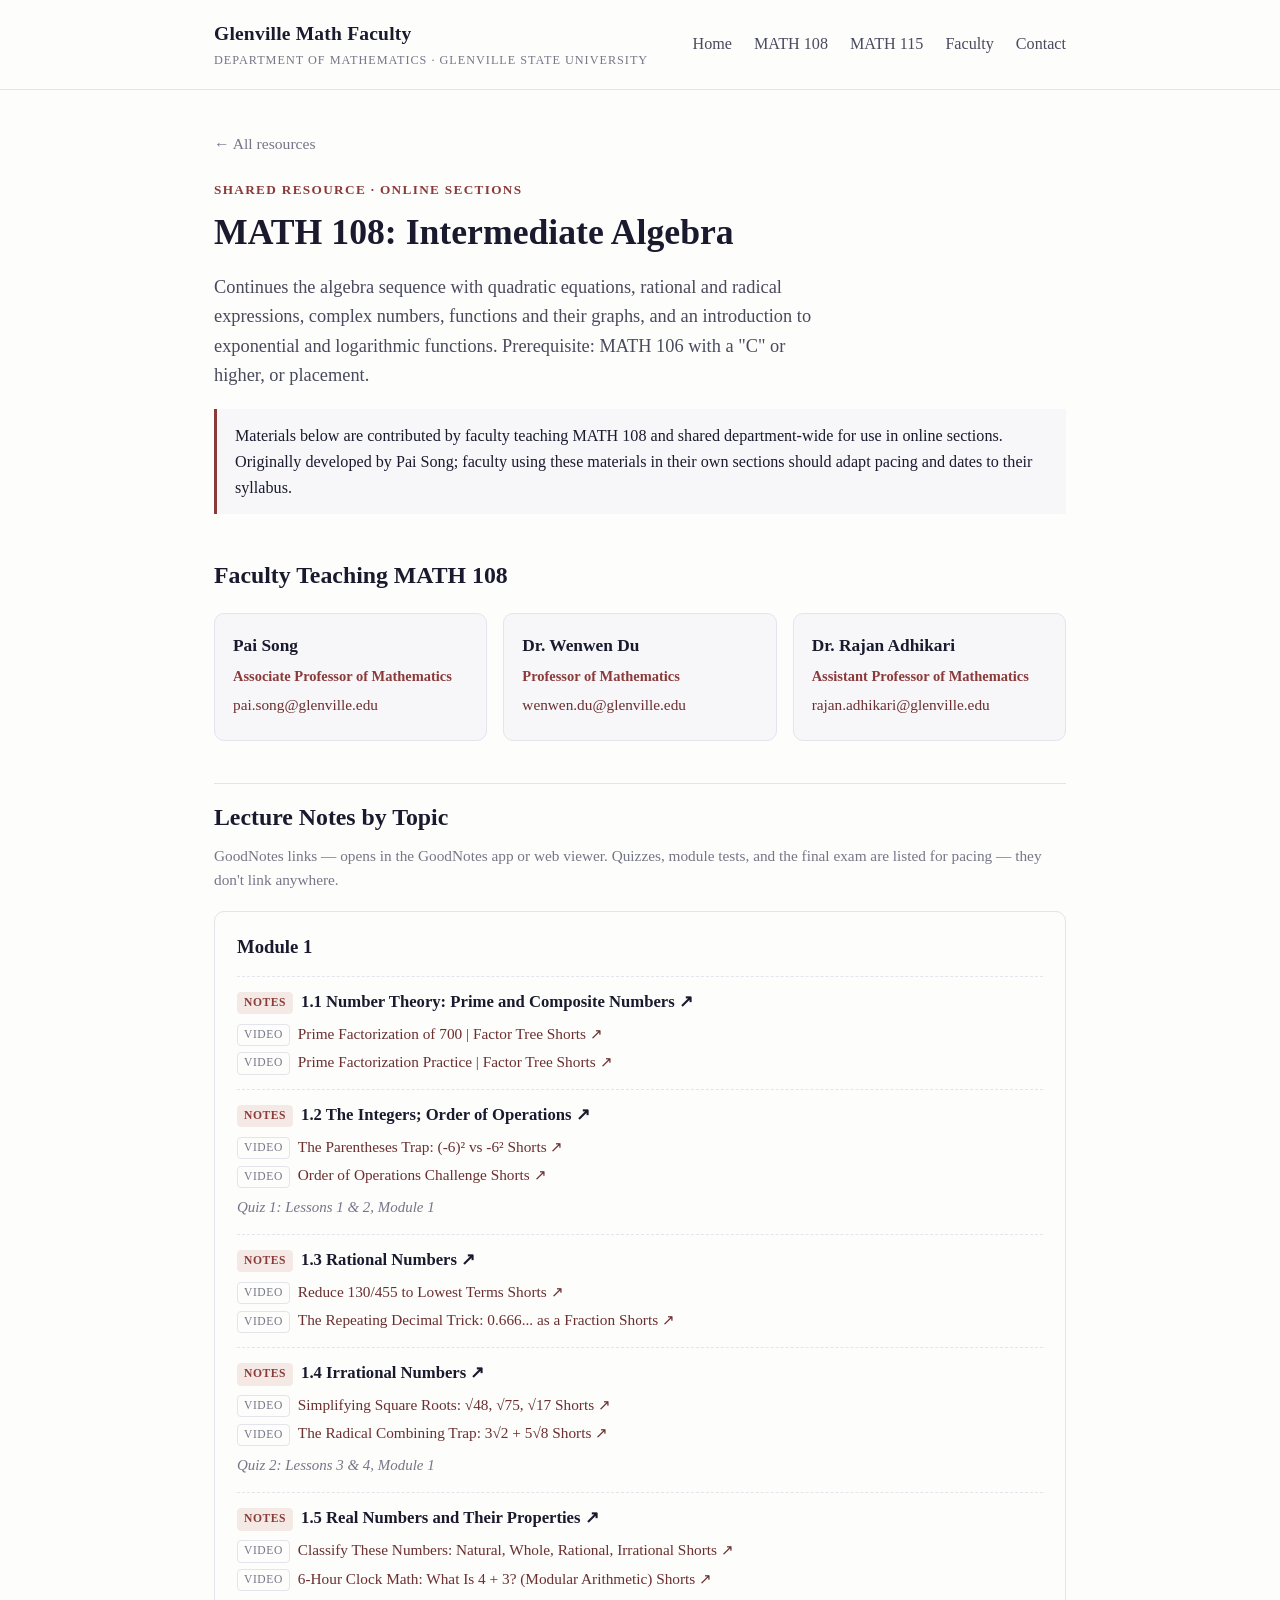
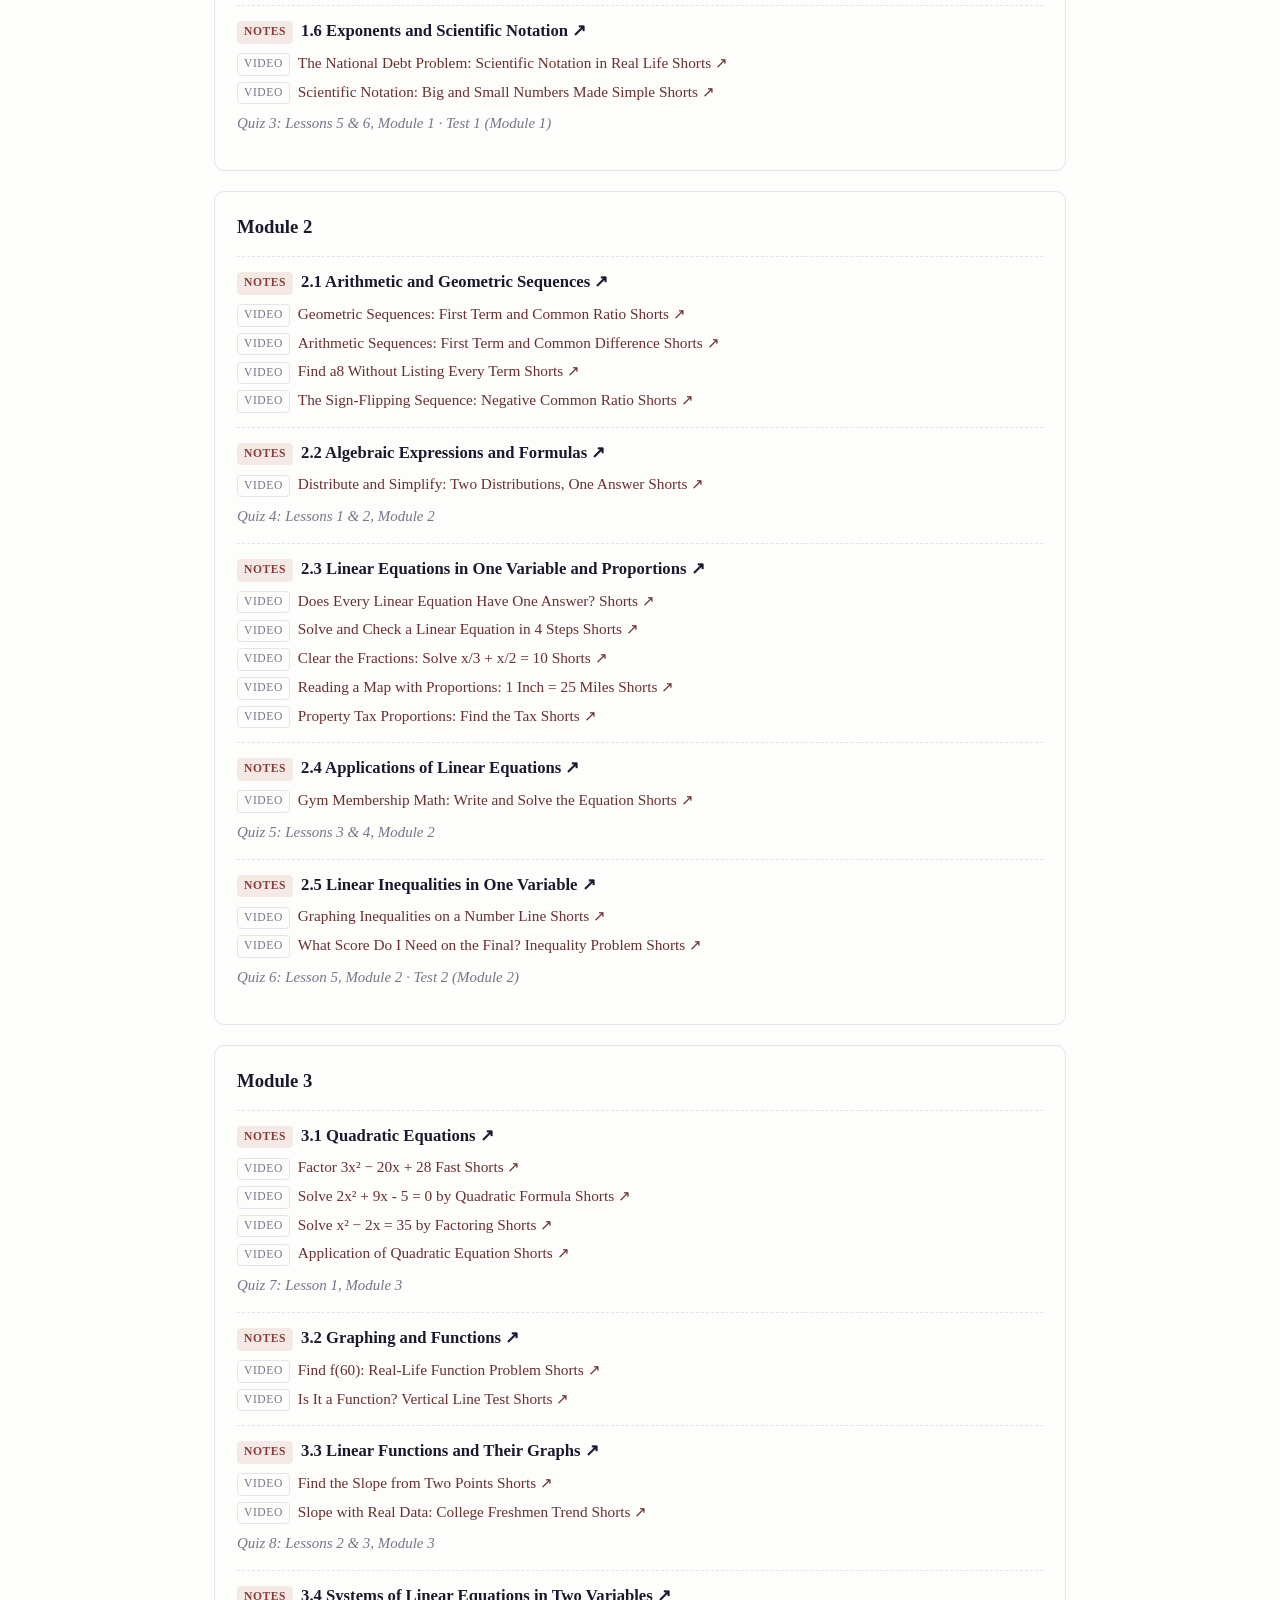
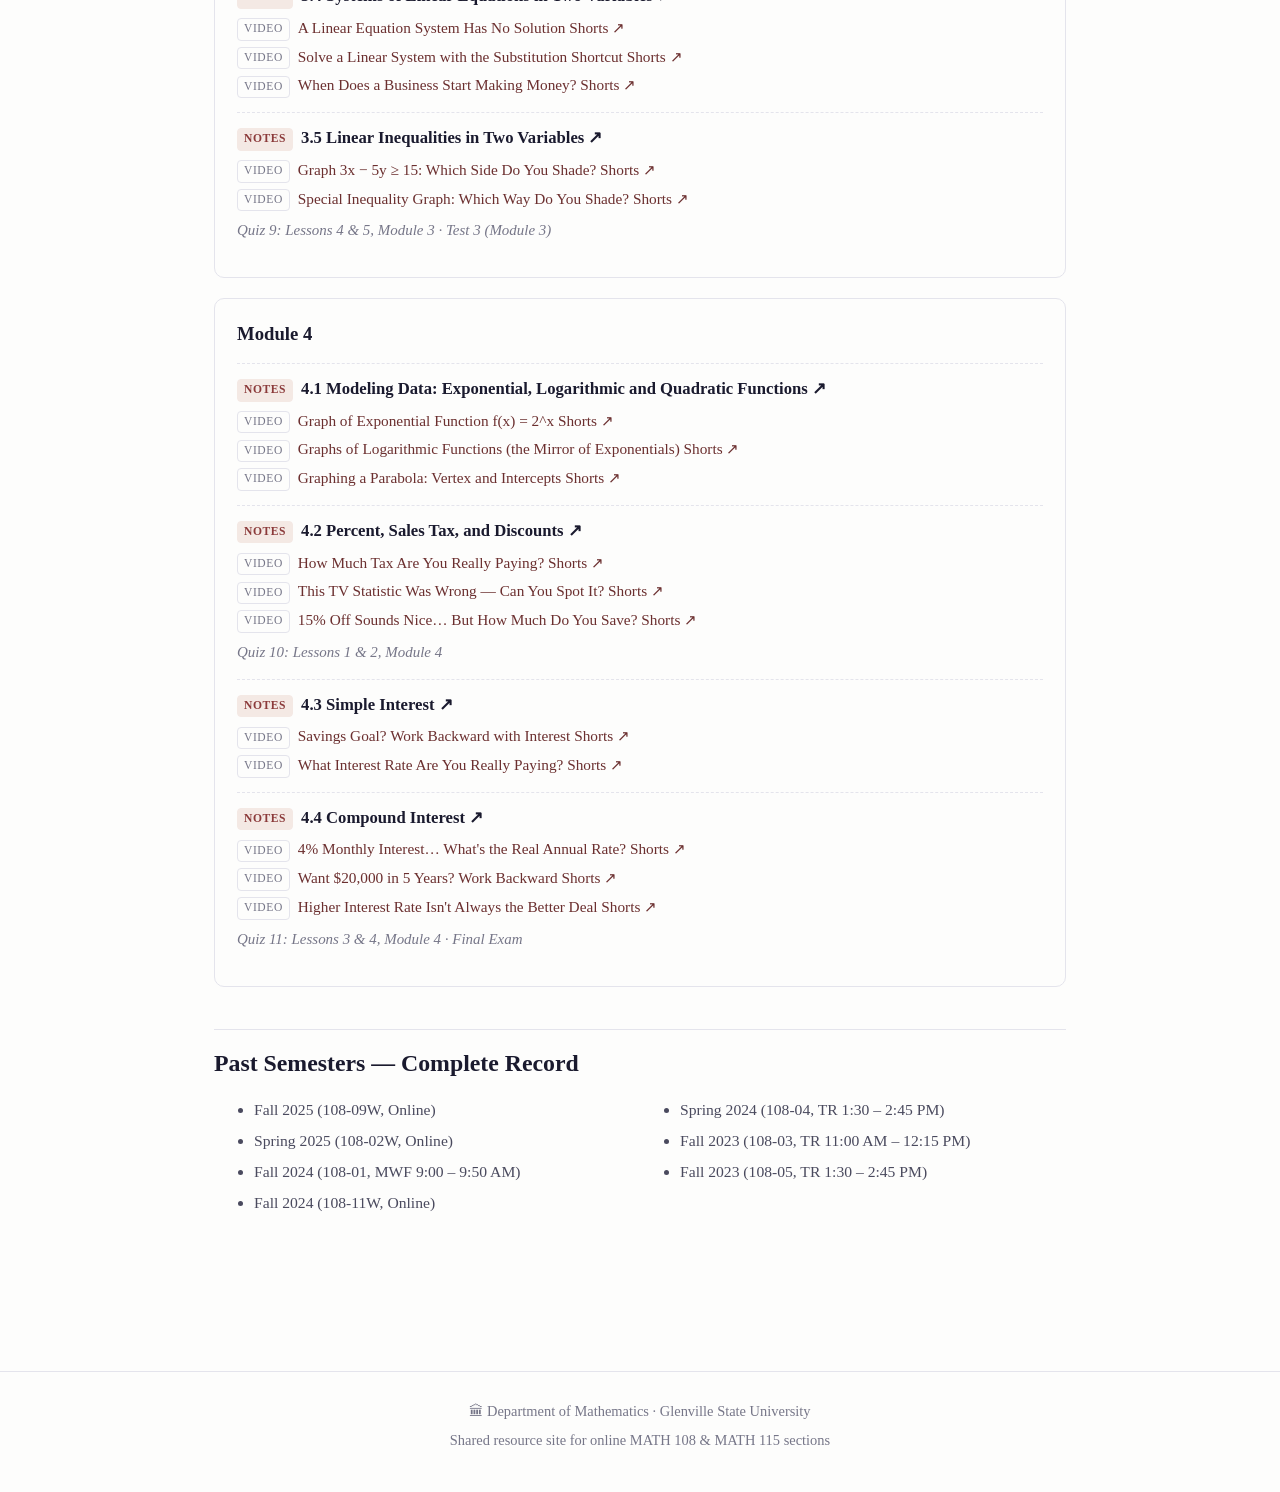
==== math-108.html @ 993da331 "Add files via upload initialize website" ====
<!DOCTYPE html>
<html lang="en">
<head>
<meta charset="UTF-8">
<meta name="viewport" content="width=device-width, initial-scale=1.0">
<title>MATH 108: Intermediate Algebra — Glenville Math Faculty</title>
<link rel="stylesheet" href="style.css">
</head>
<body>

<header class="site-header">
  <div class="header-inner">
    <a class="brand" href="index.html">Glenville Math Faculty
      <span class="dept-sub">Department of Mathematics · Glenville State University</span>
    </a>
    <nav class="site-nav">
      <a href="index.html">Home</a>
      <a href="math-108.html">MATH 108</a>
      <a href="math-115.html">MATH 115</a>
      <a href="index.html#faculty">Faculty</a>
      <a href="index.html#contact">Contact</a>
    </nav>
  </div>
</header>

<main>
  <a class="back-link" href="index.html">← All resources</a>
  <p class="eyebrow">Shared Resource · Online Sections</p>
  <h1>MATH 108: Intermediate Algebra</h1>
  <p class="lede">
    Continues the algebra sequence with quadratic equations, rational and radical
    expressions, complex numbers, functions and their graphs, and an introduction to
    exponential and logarithmic functions. Prerequisite: MATH 106 with a "C" or higher,
    or placement.
  </p>

  <div class="info-box">
    Materials below are contributed by faculty teaching MATH 108 and shared
    department-wide for use in online sections. Originally developed by Pai Song;
    faculty using these materials in their own sections should adapt pacing and
    dates to their syllabus.
  </div>

  <h2>Faculty Teaching MATH 108</h2>
  <div class="card-grid">
    <div class="card">
      <h3>Pai Song</h3>
      <p class="role">Associate Professor of Mathematics</p>
      <p><a class="email" href="mailto:pai.song@glenville.edu">pai.song@glenville.edu</a></p>
    </div>
    <div class="card">
      <h3>Dr. Wenwen Du</h3>
      <p class="role">Professor of Mathematics</p>
      <p><a class="email" href="mailto:wenwen.du@glenville.edu">wenwen.du@glenville.edu</a></p>
    </div>
    <div class="card">
      <h3>Dr. Rajan Adhikari</h3>
      <p class="role">Assistant Professor of Mathematics</p>
      <p><a class="email" href="mailto:rajan.adhikari@glenville.edu">rajan.adhikari@glenville.edu</a></p>
    </div>
  </div>

  <h2>Lecture Notes by Topic</h2>
  <p class="section-note">
    GoodNotes links — opens in the GoodNotes app or web viewer. Quizzes, module
    tests, and the final exam are listed for pacing — they don't link anywhere.
  </p>

  <div class="module">
    <h3>Module 1</h3>

    <div class="lesson">
      <div class="lesson-title"><span class="tag">Notes</span><a href="https://share.goodnotes.com/s/7Z5wwPtAOTZUOLE8F5XERB" target="_blank" rel="noopener">1.1 Number Theory: Prime and Composite Numbers ↗</a></div>
      <ul class="video-list">
        <li><span class="tag">Video</span><a href="https://youtube.com/shorts/khOa7BaLfts" target="_blank" rel="noopener">Prime Factorization of 700 | Factor Tree Shorts ↗</a></li>
        <li><span class="tag">Video</span><a href="https://youtube.com/shorts/E0GUGfGrN6w" target="_blank" rel="noopener">Prime Factorization Practice | Factor Tree Shorts ↗</a></li>
      </ul>
    </div>

    <div class="lesson">
      <div class="lesson-title"><span class="tag">Notes</span><a href="https://web.goodnotes.com/s/WvMrlFo5c64I3XkXiHB2Fg" target="_blank" rel="noopener">1.2 The Integers; Order of Operations ↗</a></div>
      <ul class="video-list">
        <li><span class="tag">Video</span><a href="https://youtube.com/shorts/hFVOPBUOjbk" target="_blank" rel="noopener">The Parentheses Trap: (-6)² vs -6² Shorts ↗</a></li>
        <li><span class="tag">Video</span><a href="https://youtube.com/shorts/EKkGH7BTl5c" target="_blank" rel="noopener">Order of Operations Challenge Shorts ↗</a></li>
      </ul>
      <p class="pacing-item">Quiz 1: Lessons 1 &amp; 2, Module 1</p>
    </div>

    <div class="lesson">
      <div class="lesson-title"><span class="tag">Notes</span><a href="https://web.goodnotes.com/s/63ViD3ZWtSySQnMkqTTvVY" target="_blank" rel="noopener">1.3 Rational Numbers ↗</a></div>
      <ul class="video-list">
        <li><span class="tag">Video</span><a href="https://youtube.com/shorts/PidGC5lvIyc" target="_blank" rel="noopener">Reduce 130/455 to Lowest Terms Shorts ↗</a></li>
        <li><span class="tag">Video</span><a href="https://youtube.com/shorts/NsgwATHrzeA" target="_blank" rel="noopener">The Repeating Decimal Trick: 0.666... as a Fraction Shorts ↗</a></li>
      </ul>
    </div>

    <div class="lesson">
      <div class="lesson-title"><span class="tag">Notes</span><a href="https://web.goodnotes.com/s/RoyMEn39Siffj3JxkOu4Cc" target="_blank" rel="noopener">1.4 Irrational Numbers ↗</a></div>
      <ul class="video-list">
        <li><span class="tag">Video</span><a href="https://youtube.com/shorts/Xo01AEr_I18" target="_blank" rel="noopener">Simplifying Square Roots: √48, √75, √17 Shorts ↗</a></li>
        <li><span class="tag">Video</span><a href="https://youtube.com/shorts/go5ju_pCxZs" target="_blank" rel="noopener">The Radical Combining Trap: 3√2 + 5√8 Shorts ↗</a></li>
      </ul>
      <p class="pacing-item">Quiz 2: Lessons 3 &amp; 4, Module 1</p>
    </div>

    <div class="lesson">
      <div class="lesson-title"><span class="tag">Notes</span><a href="https://web.goodnotes.com/s/ACF3EfeeeEzPJuIO22gaTG" target="_blank" rel="noopener">1.5 Real Numbers and Their Properties ↗</a></div>
      <ul class="video-list">
        <li><span class="tag">Video</span><a href="https://youtube.com/shorts/qCB21K65HcA" target="_blank" rel="noopener">Classify These Numbers: Natural, Whole, Rational, Irrational Shorts ↗</a></li>
        <li><span class="tag">Video</span><a href="https://youtube.com/shorts/yrB6Z6RFSYE" target="_blank" rel="noopener">6-Hour Clock Math: What Is 4 + 3? (Modular Arithmetic) Shorts ↗</a></li>
      </ul>
    </div>

    <div class="lesson">
      <div class="lesson-title"><span class="tag">Notes</span><a href="https://web.goodnotes.com/s/OCL0gJ6dJHFzkWPPwczijn" target="_blank" rel="noopener">1.6 Exponents and Scientific Notation ↗</a></div>
      <ul class="video-list">
        <li><span class="tag">Video</span><a href="https://youtube.com/shorts/cHiv_aBAbqE" target="_blank" rel="noopener">The National Debt Problem: Scientific Notation in Real Life Shorts ↗</a></li>
        <li><span class="tag">Video</span><a href="https://youtube.com/shorts/y2kNQbKXog8" target="_blank" rel="noopener">Scientific Notation: Big and Small Numbers Made Simple Shorts ↗</a></li>
      </ul>
      <p class="pacing-item">Quiz 3: Lessons 5 &amp; 6, Module 1 · Test 1 (Module 1)</p>
    </div>
  </div>

  <div class="module">
    <h3>Module 2</h3>

    <div class="lesson">
      <div class="lesson-title"><span class="tag">Notes</span><a href="https://share.goodnotes.com/s/QGAGGY9nONoSACXiDRWeHb" target="_blank" rel="noopener">2.1 Arithmetic and Geometric Sequences ↗</a></div>
      <ul class="video-list">
        <li><span class="tag">Video</span><a href="https://youtube.com/shorts/oRdWNnd45us" target="_blank" rel="noopener">Geometric Sequences: First Term and Common Ratio Shorts ↗</a></li>
        <li><span class="tag">Video</span><a href="https://youtube.com/shorts/Rz0cfbQYBPU" target="_blank" rel="noopener">Arithmetic Sequences: First Term and Common Difference Shorts ↗</a></li>
        <li><span class="tag">Video</span><a href="https://youtube.com/shorts/kXh4YKoG3RQ" target="_blank" rel="noopener">Find a8 Without Listing Every Term Shorts ↗</a></li>
        <li><span class="tag">Video</span><a href="https://youtube.com/shorts/K875yAd7cJU" target="_blank" rel="noopener">The Sign-Flipping Sequence: Negative Common Ratio Shorts ↗</a></li>
      </ul>
    </div>

    <div class="lesson">
      <div class="lesson-title"><span class="tag">Notes</span><a href="https://web.goodnotes.com/s/ZDyeB662PizG1EUHSnKmSY" target="_blank" rel="noopener">2.2 Algebraic Expressions and Formulas ↗</a></div>
      <ul class="video-list">
        <li><span class="tag">Video</span><a href="https://youtube.com/shorts/4VRSoHFJyag" target="_blank" rel="noopener">Distribute and Simplify: Two Distributions, One Answer Shorts ↗</a></li>
      </ul>
      <p class="pacing-item">Quiz 4: Lessons 1 &amp; 2, Module 2</p>
    </div>

    <div class="lesson">
      <div class="lesson-title"><span class="tag">Notes</span><a href="https://web.goodnotes.com/s/trC5xVSfstGMP1CGBxb6Ha" target="_blank" rel="noopener">2.3 Linear Equations in One Variable and Proportions ↗</a></div>
      <ul class="video-list">
        <li><span class="tag">Video</span><a href="https://youtube.com/shorts/fTtnefO8pWY" target="_blank" rel="noopener">Does Every Linear Equation Have One Answer? Shorts ↗</a></li>
        <li><span class="tag">Video</span><a href="https://youtube.com/shorts/mXD_Tir1Kjc" target="_blank" rel="noopener">Solve and Check a Linear Equation in 4 Steps Shorts ↗</a></li>
        <li><span class="tag">Video</span><a href="https://youtube.com/shorts/F4V7jsJulqU" target="_blank" rel="noopener">Clear the Fractions: Solve x/3 + x/2 = 10 Shorts ↗</a></li>
        <li><span class="tag">Video</span><a href="https://youtube.com/shorts/lB6pW7vv9_k" target="_blank" rel="noopener">Reading a Map with Proportions: 1 Inch = 25 Miles Shorts ↗</a></li>
        <li><span class="tag">Video</span><a href="https://youtube.com/shorts/HZ6ugZ0NGkI" target="_blank" rel="noopener">Property Tax Proportions: Find the Tax Shorts ↗</a></li>
      </ul>
    </div>

    <div class="lesson">
      <div class="lesson-title"><span class="tag">Notes</span><a href="https://web.goodnotes.com/s/biCJzuzBeBwo7yDv81cpoN" target="_blank" rel="noopener">2.4 Applications of Linear Equations ↗</a></div>
      <ul class="video-list">
        <li><span class="tag">Video</span><a href="https://youtube.com/shorts/_c-4H9eXmDk" target="_blank" rel="noopener">Gym Membership Math: Write and Solve the Equation Shorts ↗</a></li>
      </ul>
      <p class="pacing-item">Quiz 5: Lessons 3 &amp; 4, Module 2</p>
    </div>

    <div class="lesson">
      <div class="lesson-title"><span class="tag">Notes</span><a href="https://web.goodnotes.com/s/gEAQlaZSXY9haIcgUivnR7" target="_blank" rel="noopener">2.5 Linear Inequalities in One Variable ↗</a></div>
      <ul class="video-list">
        <li><span class="tag">Video</span><a href="https://youtube.com/shorts/XVxLYxhV9u0" target="_blank" rel="noopener">Graphing Inequalities on a Number Line Shorts ↗</a></li>
        <li><span class="tag">Video</span><a href="https://youtube.com/shorts/JkCpUn20V0I" target="_blank" rel="noopener">What Score Do I Need on the Final? Inequality Problem Shorts ↗</a></li>
      </ul>
      <p class="pacing-item">Quiz 6: Lesson 5, Module 2 · Test 2 (Module 2)</p>
    </div>
  </div>

  <div class="module">
    <h3>Module 3</h3>

    <div class="lesson">
      <div class="lesson-title"><span class="tag">Notes</span><a href="https://web.goodnotes.com/s/f3c8PHIjvwWImIYJQYxHGO" target="_blank" rel="noopener">3.1 Quadratic Equations ↗</a></div>
      <ul class="video-list">
        <li><span class="tag">Video</span><a href="https://youtube.com/shorts/RYX9FvjENpM" target="_blank" rel="noopener">Factor 3x² − 20x + 28 Fast Shorts ↗</a></li>
        <li><span class="tag">Video</span><a href="https://youtube.com/shorts/euPxXpNebwc" target="_blank" rel="noopener">Solve 2x² + 9x - 5 = 0 by Quadratic Formula Shorts ↗</a></li>
        <li><span class="tag">Video</span><a href="https://youtube.com/shorts/STv-dTbbrM4" target="_blank" rel="noopener">Solve x² − 2x = 35 by Factoring Shorts ↗</a></li>
        <li><span class="tag">Video</span><a href="https://youtube.com/shorts/u-klC0DJ2dQ" target="_blank" rel="noopener">Application of Quadratic Equation Shorts ↗</a></li>
      </ul>
      <p class="pacing-item">Quiz 7: Lesson 1, Module 3</p>
    </div>

    <div class="lesson">
      <div class="lesson-title"><span class="tag">Notes</span><a href="https://web.goodnotes.com/s/i7LIi9NM0g3sWM1jjrUJgz" target="_blank" rel="noopener">3.2 Graphing and Functions ↗</a></div>
      <ul class="video-list">
        <li><span class="tag">Video</span><a href="https://youtube.com/shorts/O_XrbJ4YG0o" target="_blank" rel="noopener">Find f(60): Real-Life Function Problem Shorts ↗</a></li>
        <li><span class="tag">Video</span><a href="https://youtube.com/shorts/EPuJXUMmAeY" target="_blank" rel="noopener">Is It a Function? Vertical Line Test Shorts ↗</a></li>
      </ul>
    </div>

    <div class="lesson">
      <div class="lesson-title"><span class="tag">Notes</span><a href="https://web.goodnotes.com/s/1KvvNGgyweim2YkT2KbGuk" target="_blank" rel="noopener">3.3 Linear Functions and Their Graphs ↗</a></div>
      <ul class="video-list">
        <li><span class="tag">Video</span><a href="https://youtube.com/shorts/PSK2k1CBVVY" target="_blank" rel="noopener">Find the Slope from Two Points Shorts ↗</a></li>
        <li><span class="tag">Video</span><a href="https://youtube.com/shorts/Dzv6i4ymn3s" target="_blank" rel="noopener">Slope with Real Data: College Freshmen Trend Shorts ↗</a></li>
      </ul>
      <p class="pacing-item">Quiz 8: Lessons 2 &amp; 3, Module 3</p>
    </div>

    <div class="lesson">
      <div class="lesson-title"><span class="tag">Notes</span><a href="https://web.goodnotes.com/s/pmFvJMyXqbXkQ8ckCSaX9W" target="_blank" rel="noopener">3.4 Systems of Linear Equations in Two Variables ↗</a></div>
      <ul class="video-list">
        <li><span class="tag">Video</span><a href="https://youtube.com/shorts/3777zdlSql0" target="_blank" rel="noopener">A Linear Equation System Has No Solution Shorts ↗</a></li>
        <li><span class="tag">Video</span><a href="https://youtube.com/shorts/vIZ8vSHWP-w" target="_blank" rel="noopener">Solve a Linear System with the Substitution Shortcut Shorts ↗</a></li>
        <li><span class="tag">Video</span><a href="https://youtube.com/shorts/5Lg0GYCpe0k" target="_blank" rel="noopener">When Does a Business Start Making Money? Shorts ↗</a></li>
      </ul>
    </div>

    <div class="lesson">
      <div class="lesson-title"><span class="tag">Notes</span><a href="https://web.goodnotes.com/s/oK2oLVnelRq6o9Q8lutaO3" target="_blank" rel="noopener">3.5 Linear Inequalities in Two Variables ↗</a></div>
      <ul class="video-list">
        <li><span class="tag">Video</span><a href="https://youtube.com/shorts/PRH0RTnu_0o" target="_blank" rel="noopener">Graph 3x − 5y ≥ 15: Which Side Do You Shade? Shorts ↗</a></li>
        <li><span class="tag">Video</span><a href="https://youtube.com/shorts/x2-aHTeUaEI" target="_blank" rel="noopener">Special Inequality Graph: Which Way Do You Shade? Shorts ↗</a></li>
      </ul>
      <p class="pacing-item">Quiz 9: Lessons 4 &amp; 5, Module 3 · Test 3 (Module 3)</p>
    </div>
  </div>

  <div class="module">
    <h3>Module 4</h3>

    <div class="lesson">
      <div class="lesson-title"><span class="tag">Notes</span><a href="https://web.goodnotes.com/s/iPGYFHjW44w8lZNdK4hOMb" target="_blank" rel="noopener">4.1 Modeling Data: Exponential, Logarithmic and Quadratic Functions ↗</a></div>
      <ul class="video-list">
        <li><span class="tag">Video</span><a href="https://youtube.com/shorts/p4KpHlIrNx4" target="_blank" rel="noopener">Graph of Exponential Function f(x) = 2^x Shorts ↗</a></li>
        <li><span class="tag">Video</span><a href="https://youtube.com/shorts/50ntSibe9IQ" target="_blank" rel="noopener">Graphs of Logarithmic Functions (the Mirror of Exponentials) Shorts ↗</a></li>
        <li><span class="tag">Video</span><a href="https://youtube.com/shorts/hXX_xEBSVn4" target="_blank" rel="noopener">Graphing a Parabola: Vertex and Intercepts Shorts ↗</a></li>
      </ul>
    </div>

    <div class="lesson">
      <div class="lesson-title"><span class="tag">Notes</span><a href="https://web.goodnotes.com/s/3baUNVW2lC1I1DDdKnQkcd" target="_blank" rel="noopener">4.2 Percent, Sales Tax, and Discounts ↗</a></div>
      <ul class="video-list">
        <li><span class="tag">Video</span><a href="https://youtube.com/shorts/zwbLx-c6o6o" target="_blank" rel="noopener">How Much Tax Are You Really Paying? Shorts ↗</a></li>
        <li><span class="tag">Video</span><a href="https://youtube.com/shorts/_W_xOct1PSk" target="_blank" rel="noopener">This TV Statistic Was Wrong — Can You Spot It? Shorts ↗</a></li>
        <li><span class="tag">Video</span><a href="https://youtube.com/shorts/YY34BxEr1U0" target="_blank" rel="noopener">15% Off Sounds Nice… But How Much Do You Save? Shorts ↗</a></li>
      </ul>
      <p class="pacing-item">Quiz 10: Lessons 1 &amp; 2, Module 4</p>
    </div>

    <div class="lesson">
      <div class="lesson-title"><span class="tag">Notes</span><a href="https://web.goodnotes.com/s/UHDMufxsC7957kJzpoUUFz" target="_blank" rel="noopener">4.3 Simple Interest ↗</a></div>
      <ul class="video-list">
        <li><span class="tag">Video</span><a href="https://youtube.com/shorts/IwqoCfuS-HQ" target="_blank" rel="noopener">Savings Goal? Work Backward with Interest Shorts ↗</a></li>
        <li><span class="tag">Video</span><a href="https://youtube.com/shorts/X3V-cPgxNjU" target="_blank" rel="noopener">What Interest Rate Are You Really Paying? Shorts ↗</a></li>
      </ul>
    </div>

    <div class="lesson">
      <div class="lesson-title"><span class="tag">Notes</span><a href="https://web.goodnotes.com/s/RQ6nRZW6UsgeQ5m2qN2Dy7" target="_blank" rel="noopener">4.4 Compound Interest ↗</a></div>
      <ul class="video-list">
        <li><span class="tag">Video</span><a href="https://youtube.com/shorts/q_1mPbZbwK4" target="_blank" rel="noopener">4% Monthly Interest… What's the Real Annual Rate? Shorts ↗</a></li>
        <li><span class="tag">Video</span><a href="https://youtube.com/shorts/M2ibYcjlDg0" target="_blank" rel="noopener">Want $20,000 in 5 Years? Work Backward Shorts ↗</a></li>
        <li><span class="tag">Video</span><a href="https://youtube.com/shorts/w4ZaVLO-RGU" target="_blank" rel="noopener">Higher Interest Rate Isn't Always the Better Deal Shorts ↗</a></li>
      </ul>
      <p class="pacing-item">Quiz 11: Lessons 3 &amp; 4, Module 4 · Final Exam</p>
    </div>
  </div>

  <h2>Past Semesters — Complete Record</h2>
  <ul class="past-list">
    <li>Fall 2025 (108-09W, Online)</li>
    <li>Spring 2025 (108-02W, Online)</li>
    <li>Fall 2024 (108-01, MWF 9:00 – 9:50 AM)</li>
    <li>Fall 2024 (108-11W, Online)</li>
    <li>Spring 2024 (108-04, TR 1:30 – 2:45 PM)</li>
    <li>Fall 2023 (108-03, TR 11:00 AM – 12:15 PM)</li>
    <li>Fall 2023 (108-05, TR 1:30 – 2:45 PM)</li>
  </ul>
</main>

<footer class="site-footer">
  <div class="dept-line">🏛 Department of Mathematics · Glenville State University</div>
  <div>Shared resource site for online MATH 108 &amp; MATH 115 sections</div>
</footer>

</body>
</html>
---- style.css ----
:root {
  --ink: #1a1a2e;
  --ink-soft: #4a4a5e;
  --muted: #767688;
  --line: #e4e4ec;
  --bg: #fdfdfc;
  --panel: #f7f7fa;
  --accent: #8b3a3a;
  --accent-soft: #f4e9e4;
  --link: #6b2f2f;
  --radius: 10px;
  --maxw: 900px;
  font-size: 17px;
}

* { box-sizing: border-box; }

body {
  margin: 0;
  font-family: "Iowan Old Style", "Palatino Linotype", Palatino, Georgia, "Times New Roman", serif;
  color: var(--ink);
  background: var(--bg);
  line-height: 1.6;
}

a { color: var(--link); text-decoration: none; border-bottom: 1px solid transparent; }
a:hover { border-bottom-color: var(--link); }

header.site-header {
  border-bottom: 1px solid var(--line);
  background: var(--bg);
}

.header-inner {
  max-width: var(--maxw);
  margin: 0 auto;
  padding: 18px 24px;
  display: flex;
  align-items: center;
  justify-content: space-between;
  flex-wrap: wrap;
  gap: 10px;
}

.brand {
  font-weight: 700;
  font-size: 1.15rem;
  color: var(--ink);
  border-bottom: none;
  letter-spacing: 0.01em;
}
.brand:hover { border-bottom: none; }
.brand .dept-sub {
  display: block;
  font-weight: 400;
  font-size: 0.72rem;
  color: var(--muted);
  letter-spacing: 0.08em;
  text-transform: uppercase;
  margin-top: 2px;
}

nav.site-nav { display: flex; gap: 22px; font-size: 0.95rem; }
nav.site-nav a { color: var(--ink-soft); border-bottom: none; }
nav.site-nav a:hover { color: var(--link); }

main { max-width: var(--maxw); margin: 0 auto; padding: 40px 24px 80px; }

.eyebrow {
  text-transform: uppercase;
  letter-spacing: 0.1em;
  font-size: 0.78rem;
  color: var(--accent);
  font-weight: 600;
  margin: 0 0 10px;
}

h1 { font-size: 2.1rem; margin: 0 0 14px; line-height: 1.25; }
h2 { font-size: 1.4rem; margin: 42px 0 14px; padding-top: 14px; border-top: 1px solid var(--line); }
h2:first-of-type { border-top: none; padding-top: 0; }
h3 { font-size: 1.1rem; margin: 26px 0 10px; color: var(--ink); }

.lede { color: var(--ink-soft); font-size: 1.08rem; max-width: 68ch; }

.back-link { display: inline-block; margin-bottom: 22px; font-size: 0.92rem; color: var(--muted); }

.card-grid {
  display: grid;
  grid-template-columns: repeat(auto-fill, minmax(230px, 1fr));
  gap: 16px;
  margin: 18px 0;
}

.card {
  border: 1px solid var(--line);
  border-radius: var(--radius);
  padding: 18px;
  background: var(--panel);
}
.card h3 { margin: 0 0 6px; font-size: 1.02rem; }
.card p { margin: 4px 0; color: var(--ink-soft); font-size: 0.94rem; }
.card .role { color: var(--accent); font-size: 0.85rem; font-weight: 600; }
.card a.email { font-size: 0.9rem; }
.card .placeholder-tag {
  display: inline-block;
  margin-top: 8px;
  font-size: 0.72rem;
  color: var(--muted);
  background: var(--accent-soft);
  padding: 2px 8px;
  border-radius: 999px;
}

.course-links {
  display: flex;
  gap: 14px;
  flex-wrap: wrap;
  margin: 20px 0 10px;
}
.course-links a {
  border: 1px solid var(--line);
  border-radius: var(--radius);
  padding: 14px 18px;
  background: var(--panel);
  color: var(--ink);
  border-bottom: 1px solid var(--line);
  flex: 1 1 240px;
}
.course-links a:hover { border-color: var(--accent); }
.course-links strong { display: block; color: var(--accent); font-size: 0.85rem; text-transform: uppercase; letter-spacing: 0.06em; margin-bottom: 4px; }

.info-box {
  border-left: 3px solid var(--accent);
  background: var(--panel);
  padding: 14px 18px;
  margin: 18px 0;
  font-size: 0.95rem;
}

.section-note { color: var(--muted); font-size: 0.9rem; margin-top: -6px; margin-bottom: 18px; }

.module {
  border: 1px solid var(--line);
  border-radius: var(--radius);
  padding: 20px 22px;
  margin-bottom: 20px;
  background: var(--bg);
}
.module h3 { margin-top: 0; }

.lesson { margin: 14px 0; padding-top: 12px; border-top: 1px dashed var(--line); }
.lesson:first-child { border-top: none; padding-top: 0; margin-top: 0; }
.lesson .lesson-title { font-weight: 600; font-size: 0.98rem; margin-bottom: 6px; }
.lesson .lesson-title a { color: var(--ink); }
.lesson .tag {
  display: inline-block;
  font-size: 0.68rem;
  text-transform: uppercase;
  letter-spacing: 0.05em;
  color: var(--accent);
  border: 1px solid var(--accent-soft);
  background: var(--accent-soft);
  border-radius: 4px;
  padding: 1px 6px;
  margin-right: 8px;
  vertical-align: middle;
}

.video-list { margin: 6px 0 0 0; padding-left: 0; list-style: none; }
.video-list li { font-size: 0.9rem; margin: 4px 0; color: var(--ink-soft); }
.video-list .tag { background: transparent; border-color: var(--line); color: var(--muted); }

.pacing-item {
  font-size: 0.88rem;
  color: var(--muted);
  margin: 8px 0 0;
  font-style: italic;
}

.past-list { columns: 2; column-gap: 40px; font-size: 0.92rem; color: var(--ink-soft); }
.past-list li { margin-bottom: 6px; break-inside: avoid; }

footer.site-footer {
  border-top: 1px solid var(--line);
  margin-top: 60px;
  padding: 28px 24px 40px;
  text-align: center;
  color: var(--muted);
  font-size: 0.85rem;
}
footer.site-footer .dept-line { margin-bottom: 6px; }

@media (max-width: 560px) {
  h1 { font-size: 1.7rem; }
  .past-list { columns: 1; }
}
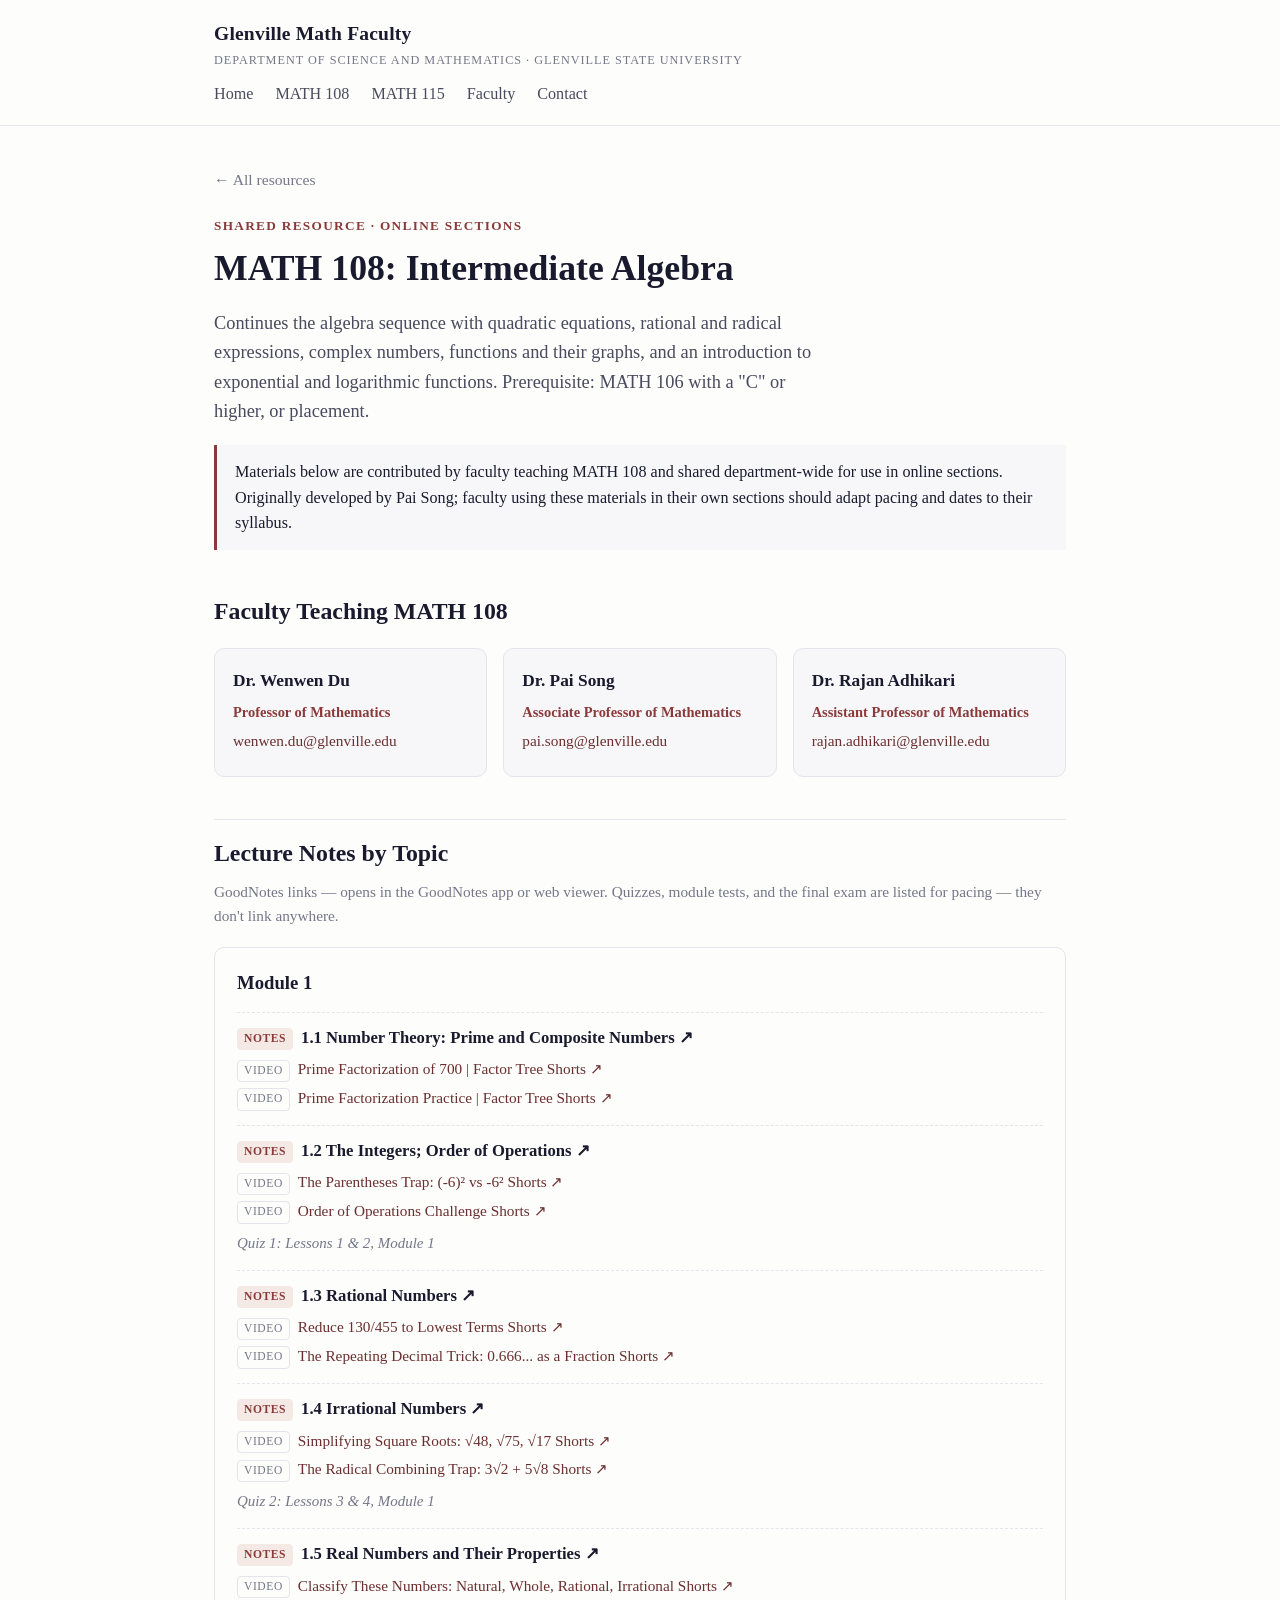
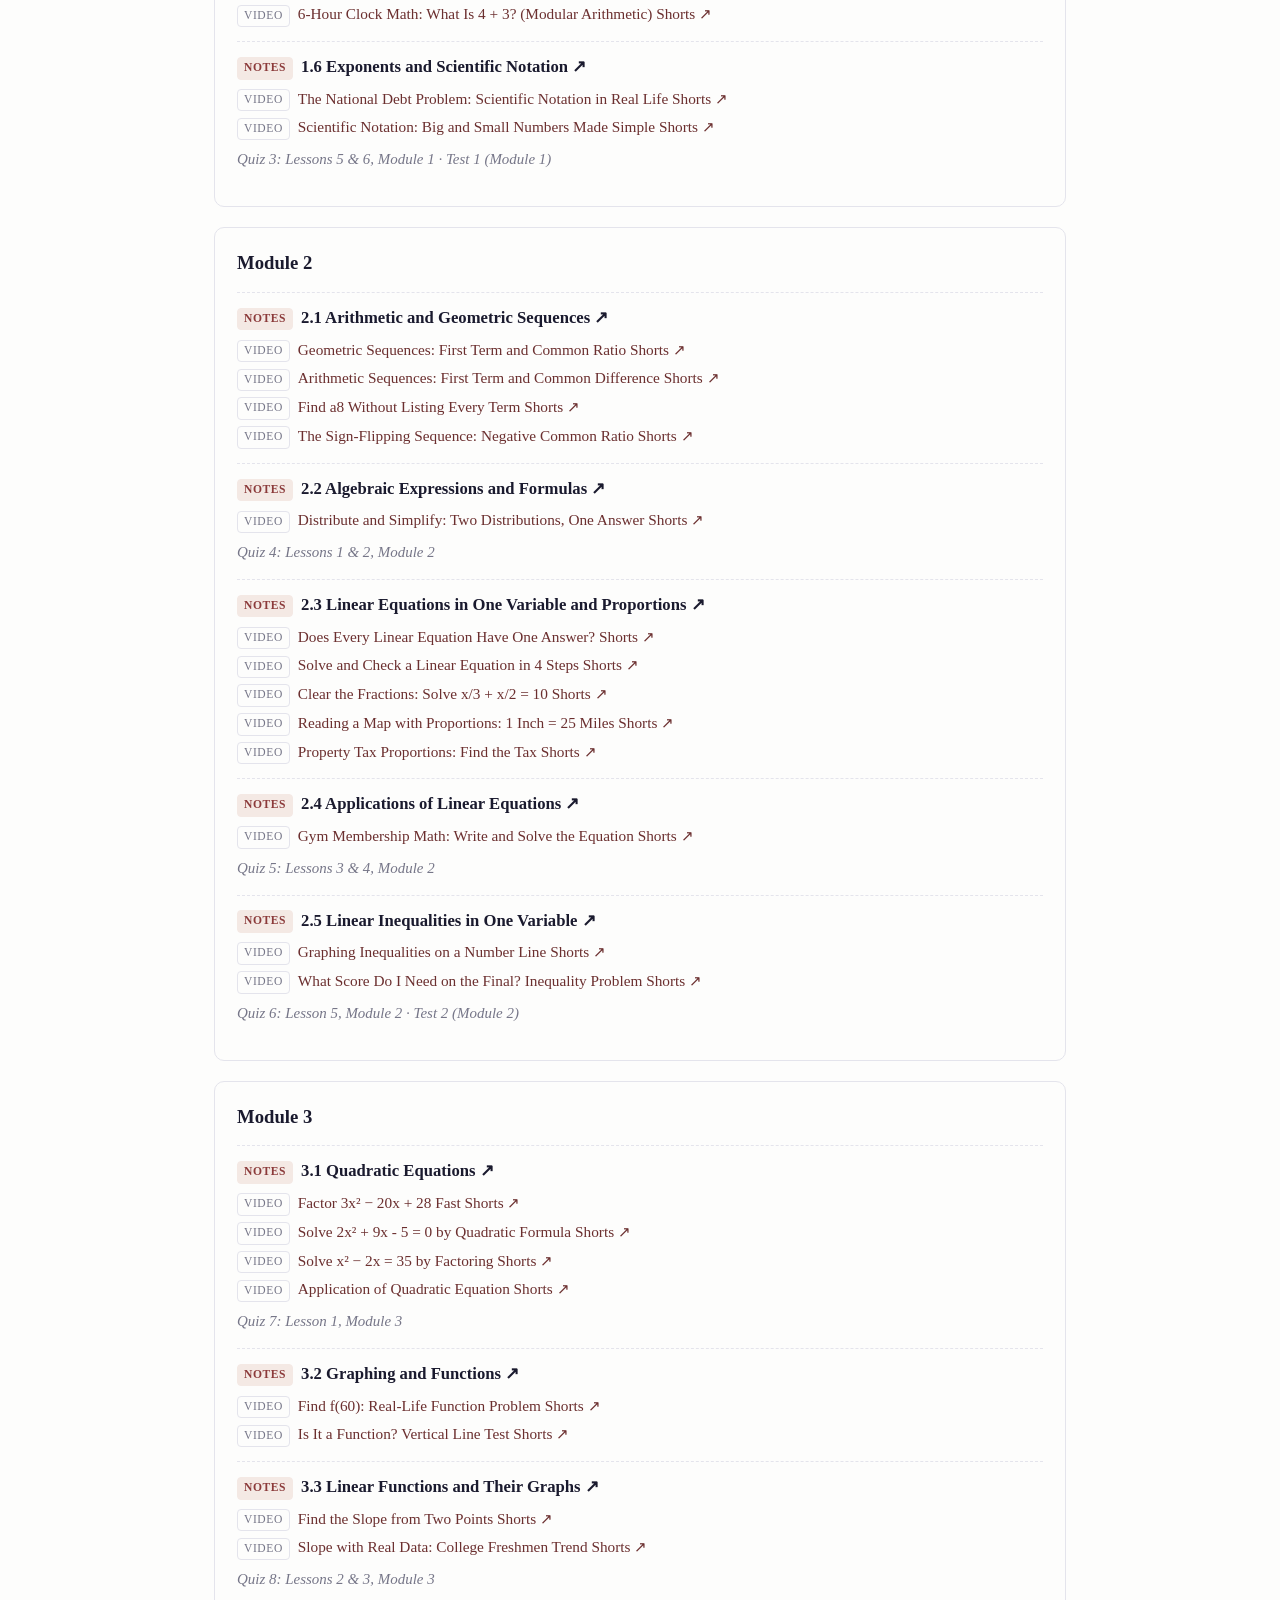
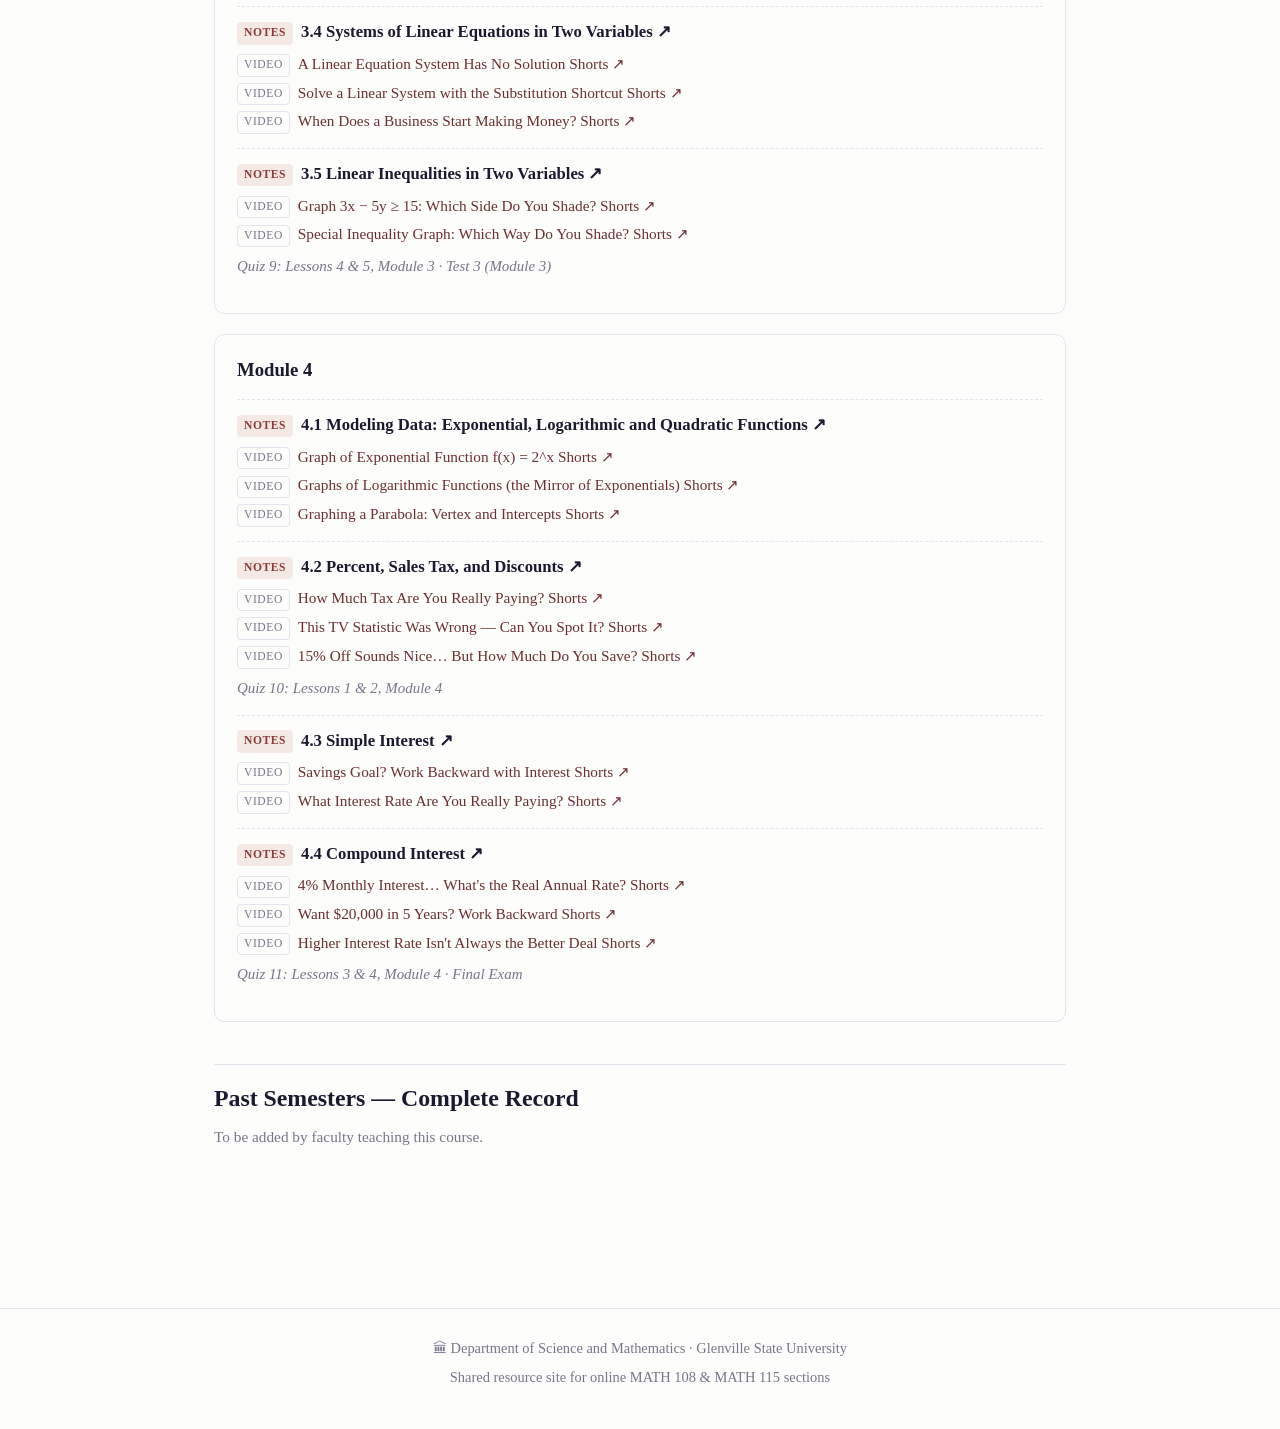
==== commit 7439bc77: "confirm faculty emails" ====
--- a/math-108.html
+++ b/math-108.html
@@ -11,7 +11,7 @@
 <header class="site-header">
   <div class="header-inner">
     <a class="brand" href="index.html">Glenville Math Faculty
-      <span class="dept-sub">Department of Mathematics · Glenville State University</span>
+      <span class="dept-sub">Department of Science and Mathematics · Glenville State University</span>
     </a>
     <nav class="site-nav">
       <a href="index.html">Home</a>
@@ -44,14 +44,14 @@
   <h2>Faculty Teaching MATH 108</h2>
   <div class="card-grid">
     <div class="card">
-      <h3>Pai Song</h3>
-      <p class="role">Associate Professor of Mathematics</p>
-      <p><a class="email" href="mailto:pai.song@glenville.edu">pai.song@glenville.edu</a></p>
-    </div>
-    <div class="card">
       <h3>Dr. Wenwen Du</h3>
       <p class="role">Professor of Mathematics</p>
       <p><a class="email" href="mailto:wenwen.du@glenville.edu">wenwen.du@glenville.edu</a></p>
+    </div>
+    <div class="card">
+      <h3>Dr. Pai Song</h3>
+      <p class="role">Associate Professor of Mathematics</p>
+      <p><a class="email" href="mailto:pai.song@glenville.edu">pai.song@glenville.edu</a></p>
     </div>
     <div class="card">
       <h3>Dr. Rajan Adhikari</h3>
@@ -263,19 +263,11 @@
   </div>
 
   <h2>Past Semesters — Complete Record</h2>
-  <ul class="past-list">
-    <li>Fall 2025 (108-09W, Online)</li>
-    <li>Spring 2025 (108-02W, Online)</li>
-    <li>Fall 2024 (108-01, MWF 9:00 – 9:50 AM)</li>
-    <li>Fall 2024 (108-11W, Online)</li>
-    <li>Spring 2024 (108-04, TR 1:30 – 2:45 PM)</li>
-    <li>Fall 2023 (108-03, TR 11:00 AM – 12:15 PM)</li>
-    <li>Fall 2023 (108-05, TR 1:30 – 2:45 PM)</li>
-  </ul>
+  <p class="section-note">To be added by faculty teaching this course.</p>
 </main>
 
 <footer class="site-footer">
-  <div class="dept-line">🏛 Department of Mathematics · Glenville State University</div>
+  <div class="dept-line">🏛 Department of Science and Mathematics · Glenville State University</div>
   <div>Shared resource site for online MATH 108 &amp; MATH 115 sections</div>
 </footer>
 
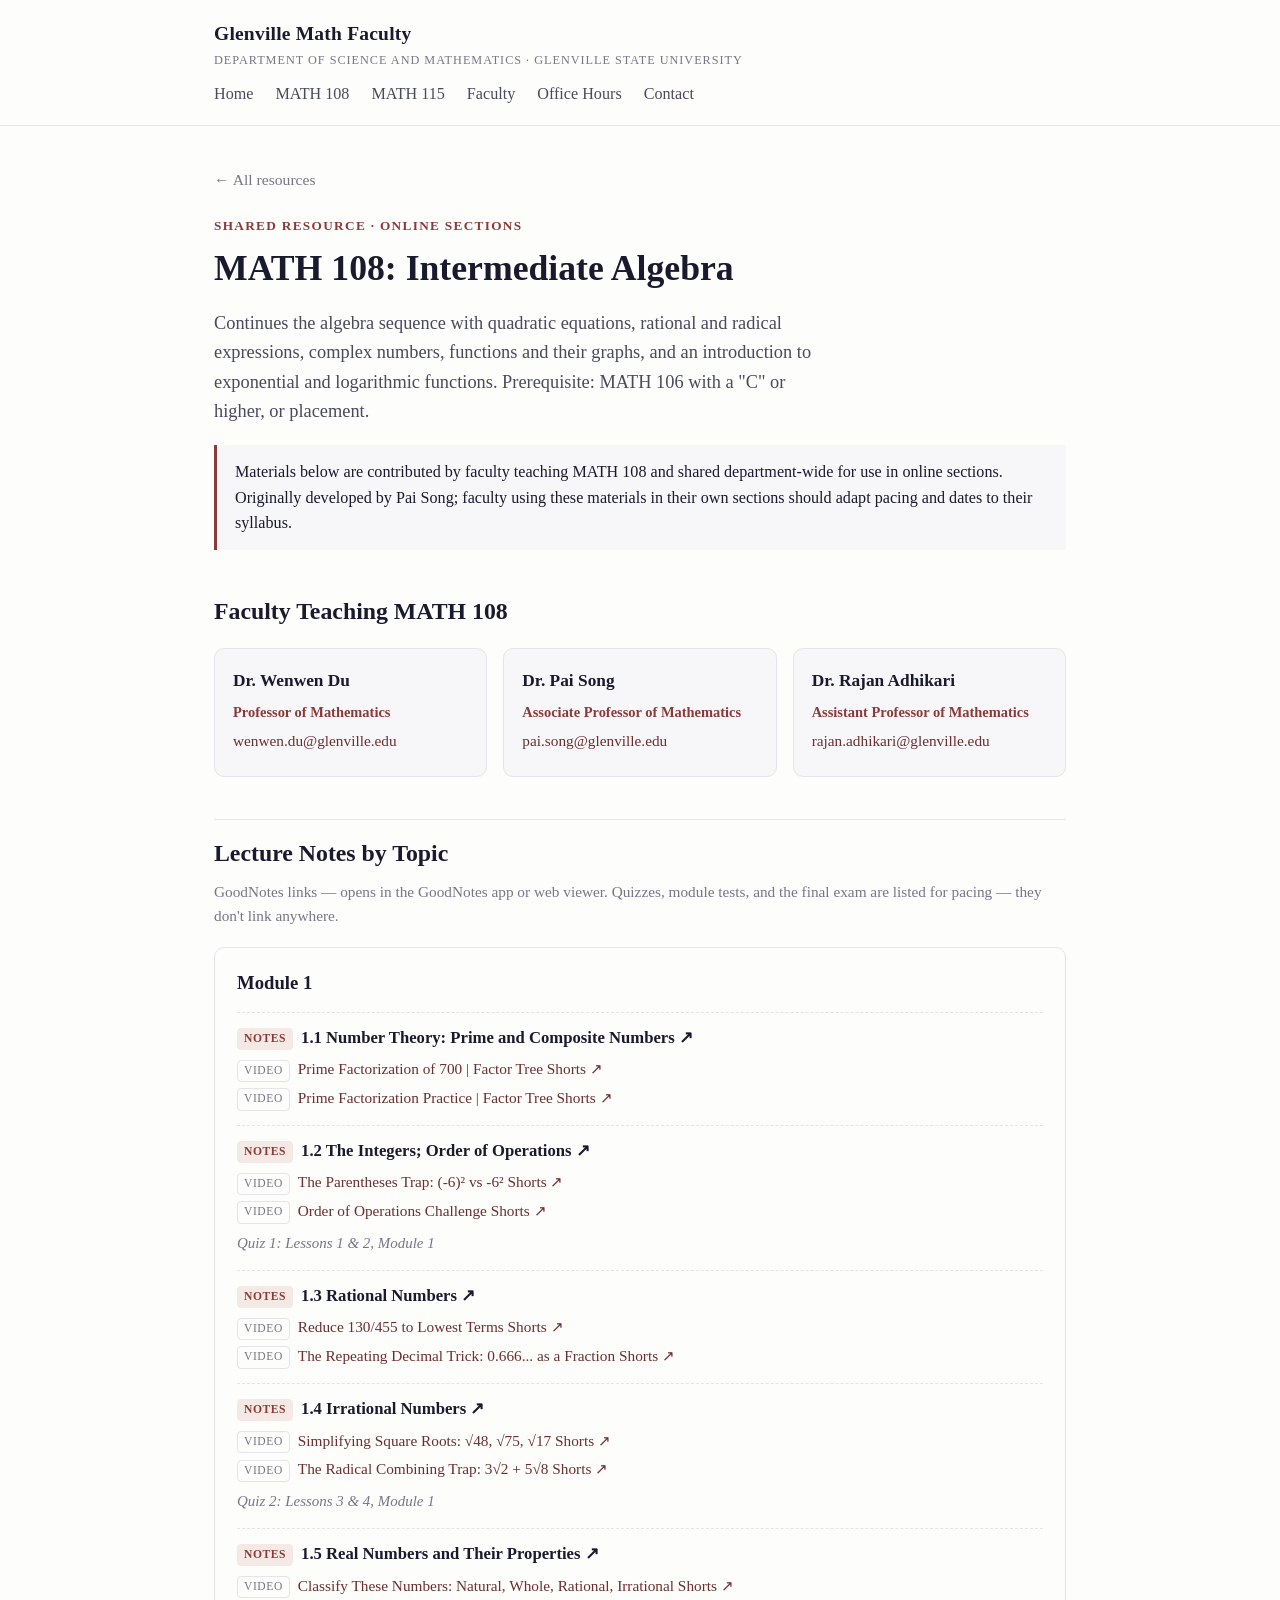
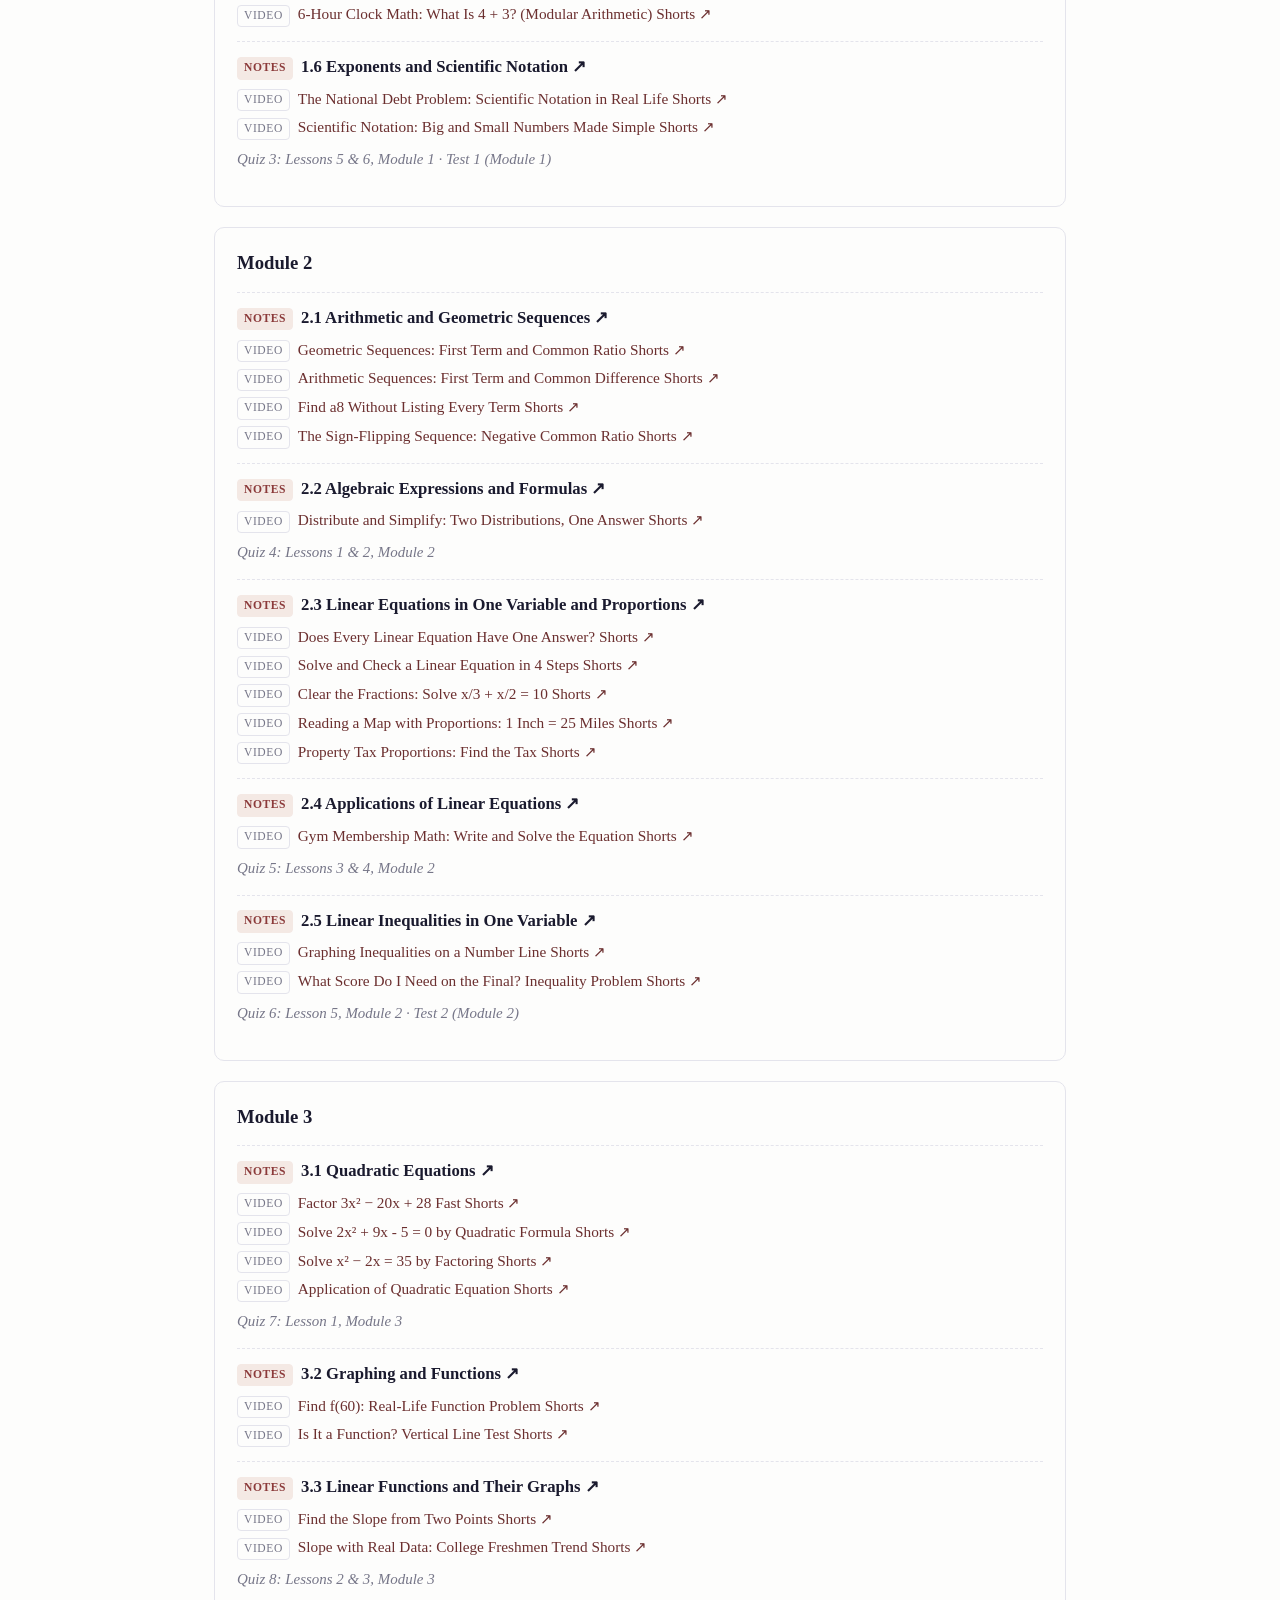
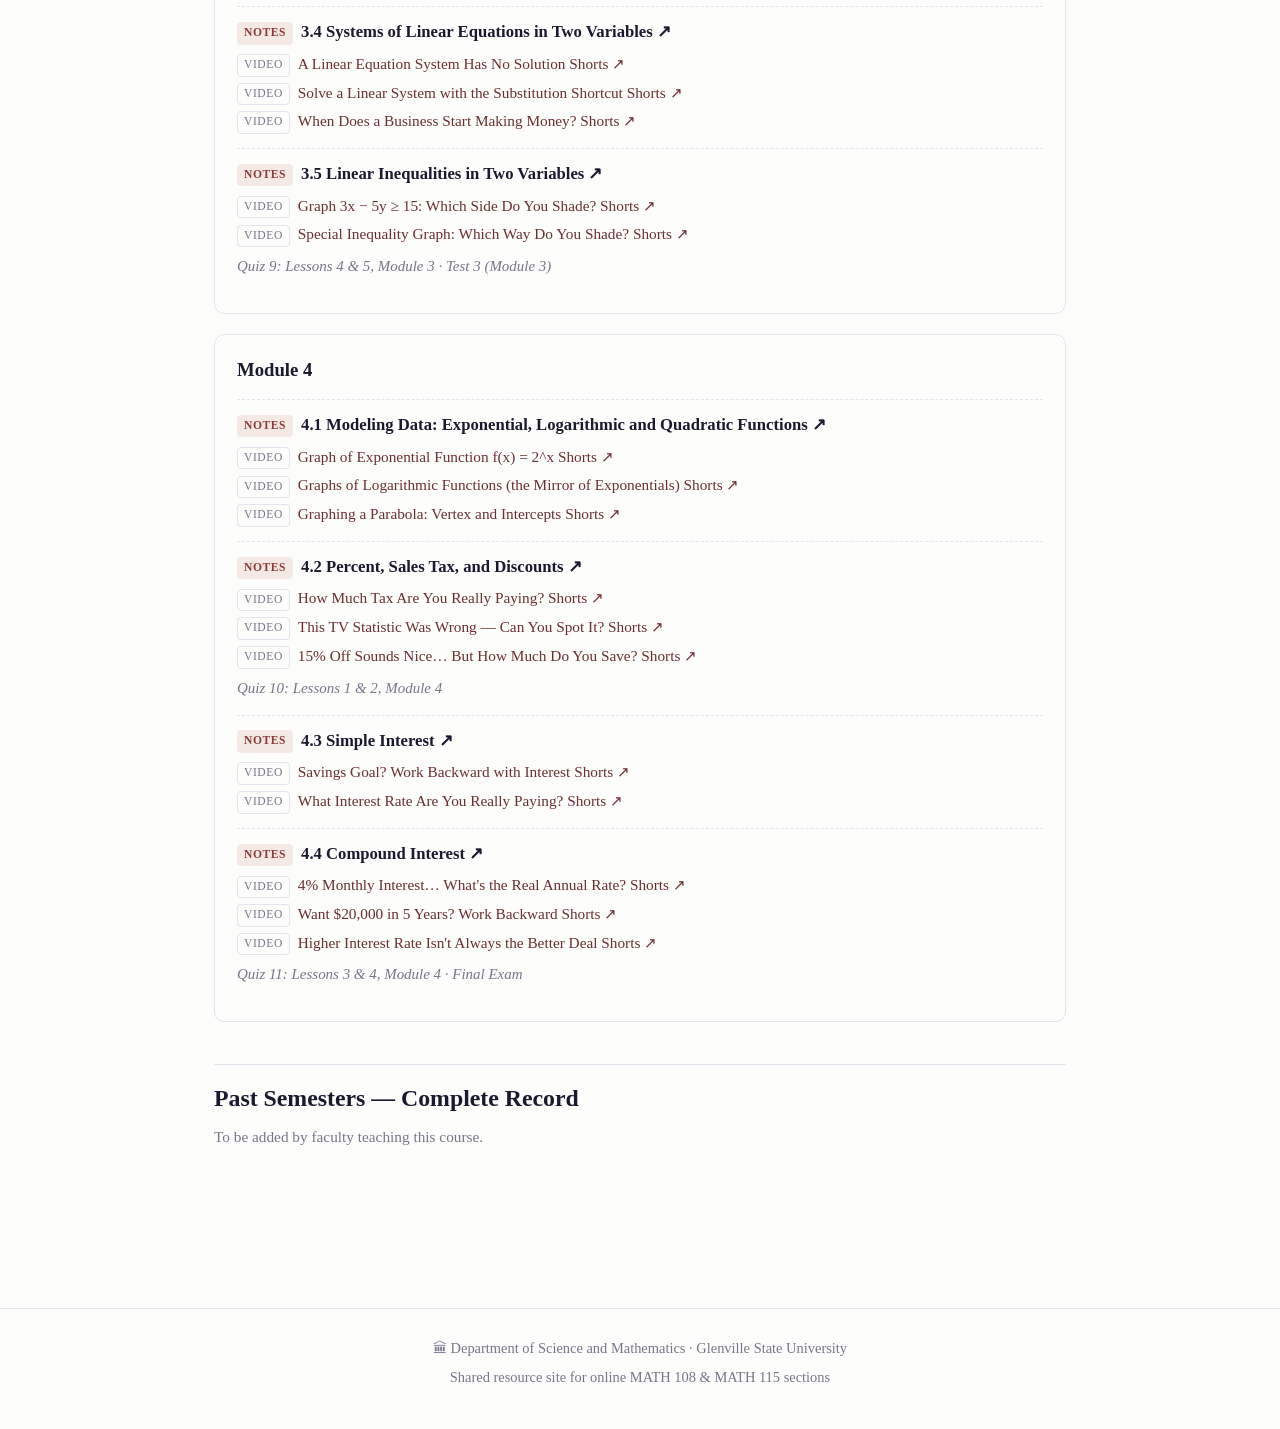
==== commit 2f96e9ef: "confirm faculty emails" ====
--- a/math-108.html
+++ b/math-108.html
@@ -18,6 +18,7 @@
       <a href="math-108.html">MATH 108</a>
       <a href="math-115.html">MATH 115</a>
       <a href="index.html#faculty">Faculty</a>
+      <a href="index.html#office-hours">Office Hours</a>
       <a href="index.html#contact">Contact</a>
     </nav>
   </div>
--- a/style.css
+++ b/style.css
@@ -180,6 +180,34 @@
 .past-list { columns: 2; column-gap: 40px; font-size: 0.92rem; color: var(--ink-soft); }
 .past-list li { margin-bottom: 6px; break-inside: avoid; }
 
+table.hours-table {
+  width: 100%;
+  border-collapse: collapse;
+  margin: 18px 0;
+  font-size: 0.95rem;
+}
+table.hours-table th, table.hours-table td {
+  border: 1px solid var(--line);
+  padding: 12px 14px;
+  text-align: left;
+  vertical-align: top;
+}
+table.hours-table th {
+  background: var(--panel);
+  text-transform: uppercase;
+  font-size: 0.75rem;
+  letter-spacing: 0.05em;
+  color: var(--accent);
+  font-weight: 600;
+}
+table.hours-table td { color: var(--ink-soft); }
+table.hours-table td a { color: var(--link); }
+
+@media (max-width: 560px) {
+  table.hours-table { font-size: 0.85rem; }
+  table.hours-table th, table.hours-table td { padding: 8px 10px; }
+}
+
 footer.site-footer {
   border-top: 1px solid var(--line);
   margin-top: 60px;
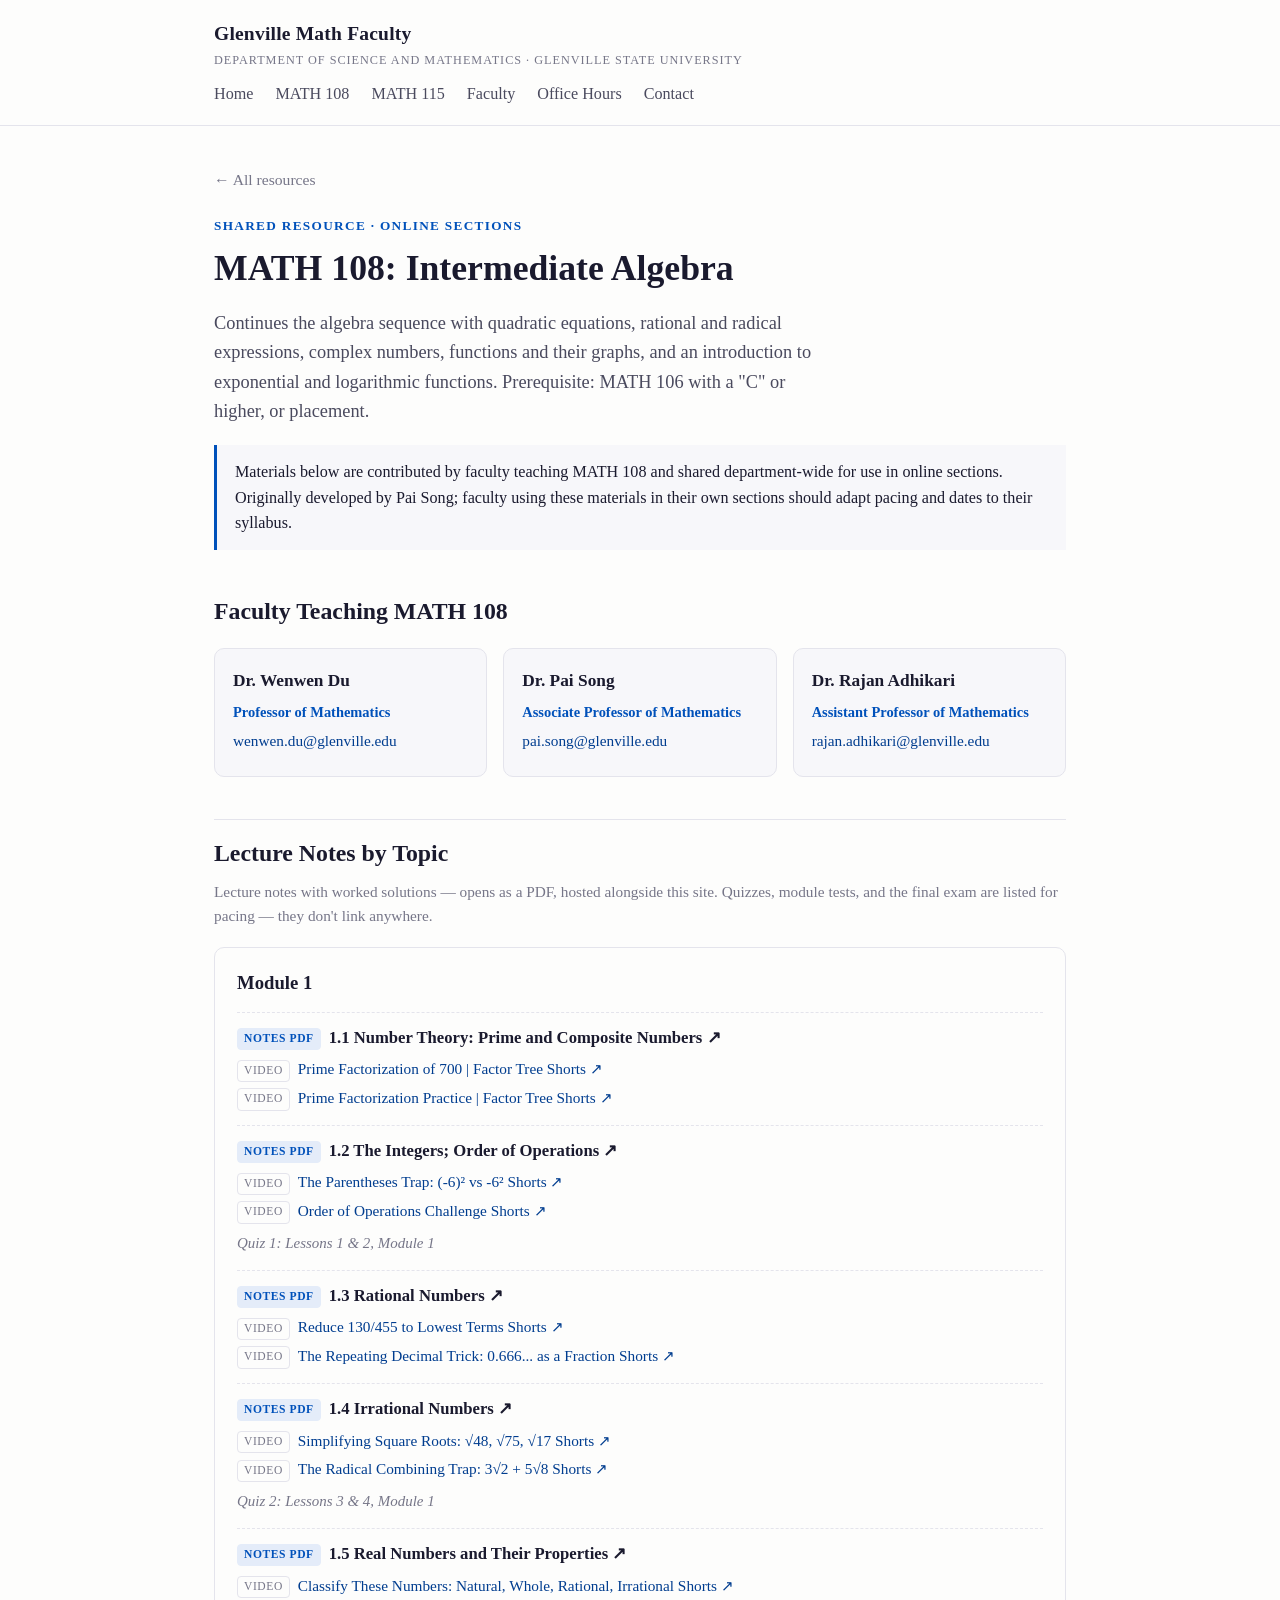
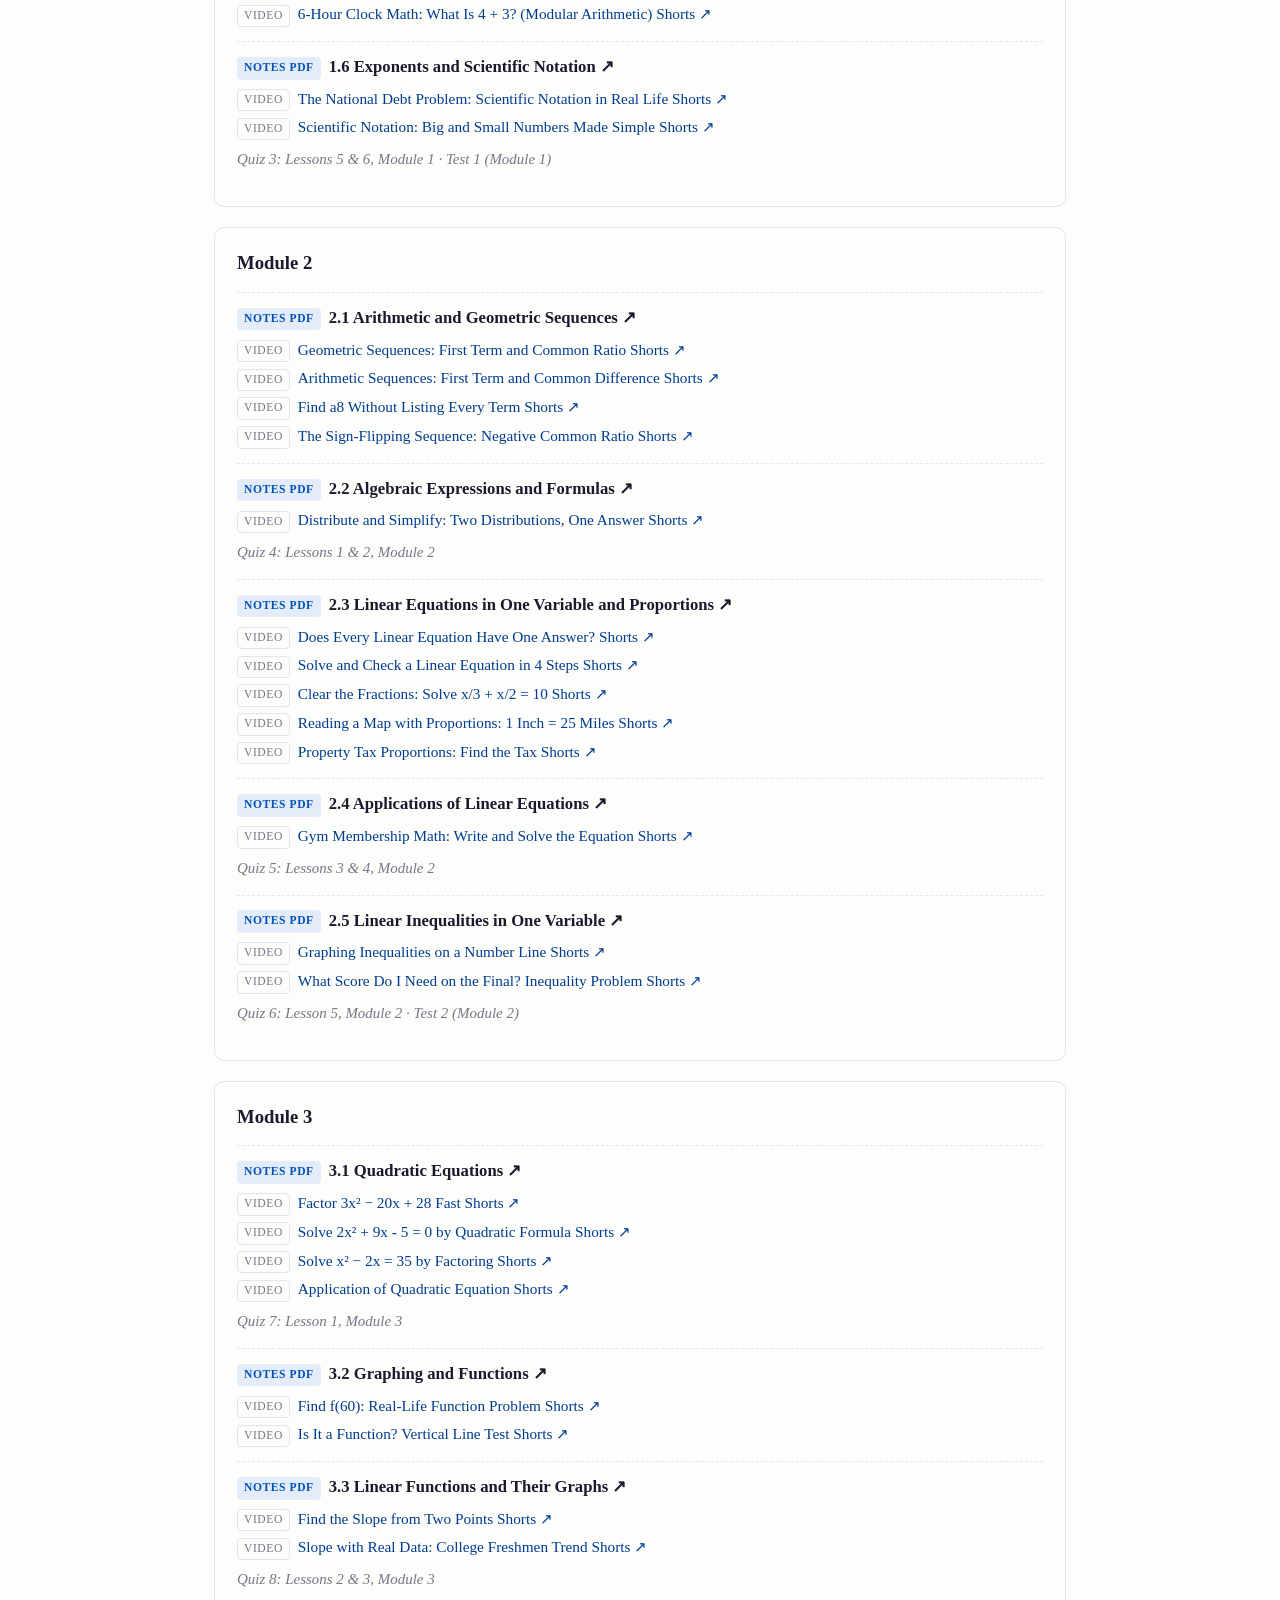
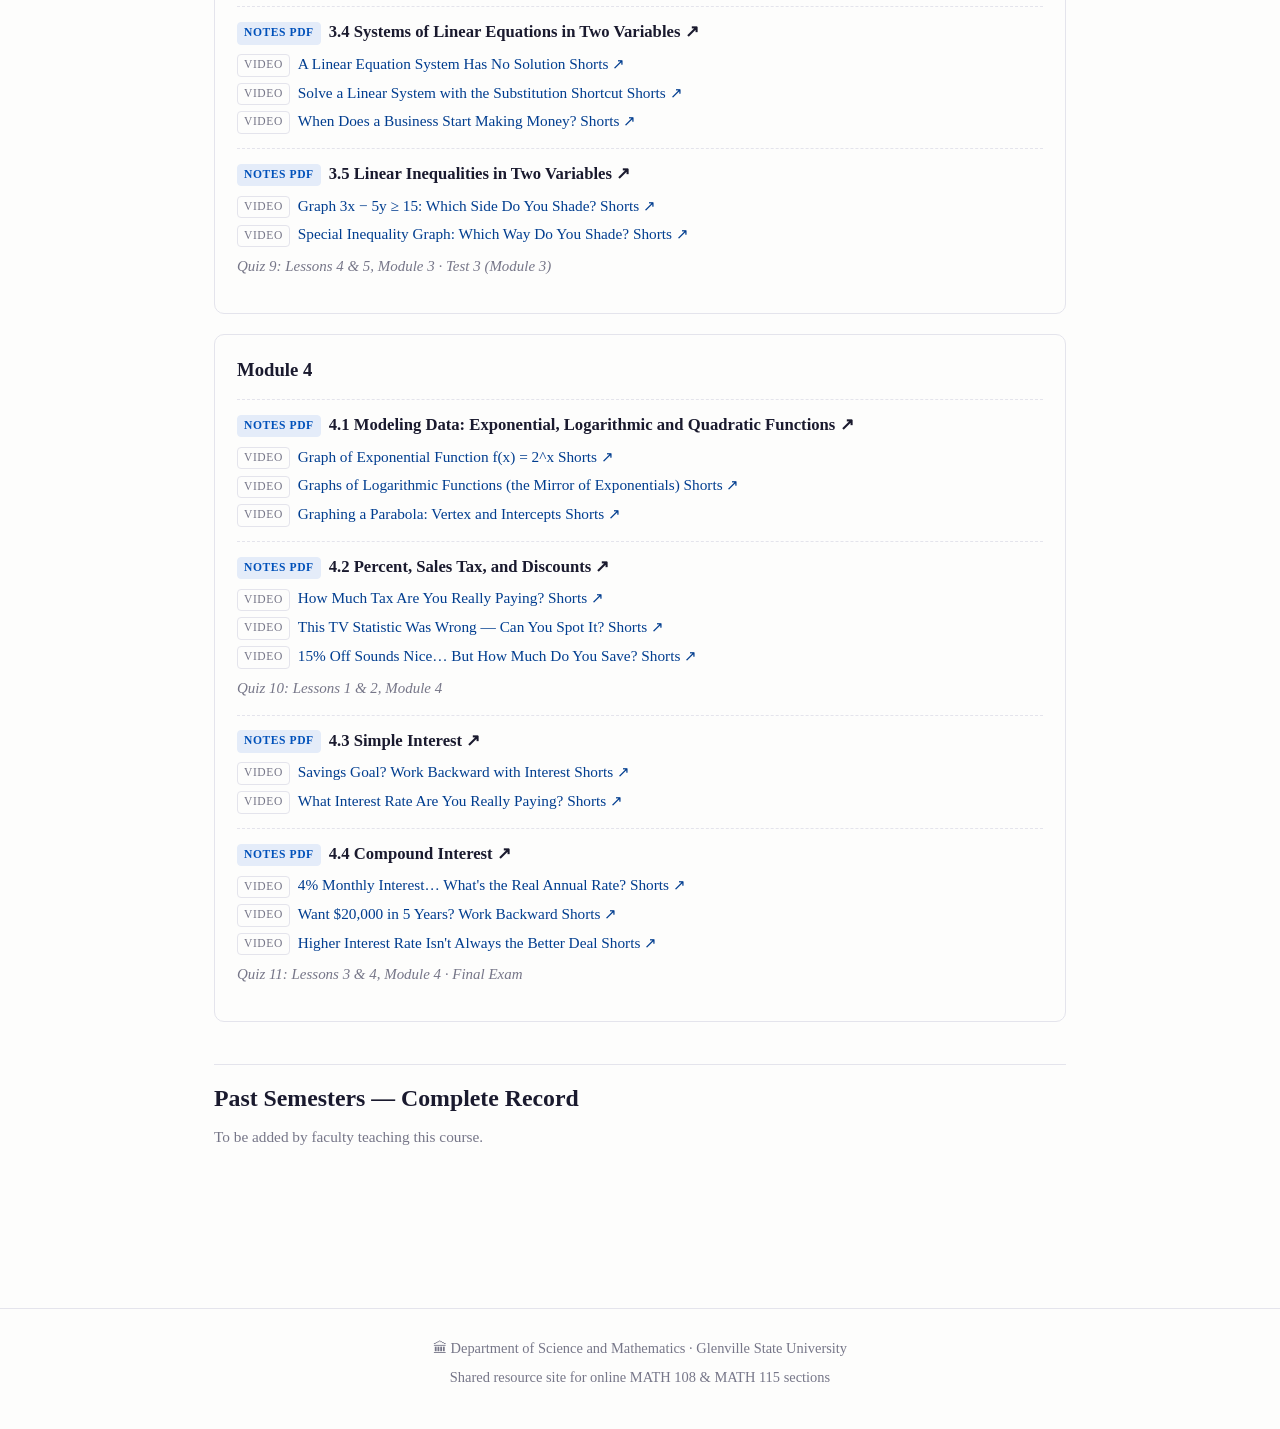
==== commit 4922b11a: "links for notes" ====
--- a/math-108.html
+++ b/math-108.html
@@ -4,6 +4,7 @@
 <meta charset="UTF-8">
 <meta name="viewport" content="width=device-width, initial-scale=1.0">
 <title>MATH 108: Intermediate Algebra — Glenville Math Faculty</title>
+<link rel="icon" type="image/svg+xml" href="favicon.svg">
 <link rel="stylesheet" href="style.css">
 </head>
 <body>
@@ -63,15 +64,16 @@
 
   <h2>Lecture Notes by Topic</h2>
   <p class="section-note">
-    GoodNotes links — opens in the GoodNotes app or web viewer. Quizzes, module
-    tests, and the final exam are listed for pacing — they don't link anywhere.
+    Lecture notes with worked solutions — opens as a PDF, hosted alongside this
+    site. Quizzes, module tests, and the final exam are listed for pacing —
+    they don't link anywhere.
   </p>
 
   <div class="module">
     <h3>Module 1</h3>
 
     <div class="lesson">
-      <div class="lesson-title"><span class="tag">Notes</span><a href="https://share.goodnotes.com/s/7Z5wwPtAOTZUOLE8F5XERB" target="_blank" rel="noopener">1.1 Number Theory: Prime and Composite Numbers ↗</a></div>
+      <div class="lesson-title"><span class="tag">Notes PDF</span><a href="math108_notes_pdf/M1L1_number_theory_with_solution.pdf" target="_blank" rel="noopener">1.1 Number Theory: Prime and Composite Numbers ↗</a></div>
       <ul class="video-list">
         <li><span class="tag">Video</span><a href="https://youtube.com/shorts/khOa7BaLfts" target="_blank" rel="noopener">Prime Factorization of 700 | Factor Tree Shorts ↗</a></li>
         <li><span class="tag">Video</span><a href="https://youtube.com/shorts/E0GUGfGrN6w" target="_blank" rel="noopener">Prime Factorization Practice | Factor Tree Shorts ↗</a></li>
@@ -79,7 +81,7 @@
     </div>
 
     <div class="lesson">
-      <div class="lesson-title"><span class="tag">Notes</span><a href="https://web.goodnotes.com/s/WvMrlFo5c64I3XkXiHB2Fg" target="_blank" rel="noopener">1.2 The Integers; Order of Operations ↗</a></div>
+      <div class="lesson-title"><span class="tag">Notes PDF</span><a href="math108_notes_pdf/M1L2_integers_with_solution.pdf" target="_blank" rel="noopener">1.2 The Integers; Order of Operations ↗</a></div>
       <ul class="video-list">
         <li><span class="tag">Video</span><a href="https://youtube.com/shorts/hFVOPBUOjbk" target="_blank" rel="noopener">The Parentheses Trap: (-6)² vs -6² Shorts ↗</a></li>
         <li><span class="tag">Video</span><a href="https://youtube.com/shorts/EKkGH7BTl5c" target="_blank" rel="noopener">Order of Operations Challenge Shorts ↗</a></li>
@@ -88,7 +90,7 @@
     </div>
 
     <div class="lesson">
-      <div class="lesson-title"><span class="tag">Notes</span><a href="https://web.goodnotes.com/s/63ViD3ZWtSySQnMkqTTvVY" target="_blank" rel="noopener">1.3 Rational Numbers ↗</a></div>
+      <div class="lesson-title"><span class="tag">Notes PDF</span><a href="math108_notes_pdf/M1L3_rational_numbers.pdf" target="_blank" rel="noopener">1.3 Rational Numbers ↗</a></div>
       <ul class="video-list">
         <li><span class="tag">Video</span><a href="https://youtube.com/shorts/PidGC5lvIyc" target="_blank" rel="noopener">Reduce 130/455 to Lowest Terms Shorts ↗</a></li>
         <li><span class="tag">Video</span><a href="https://youtube.com/shorts/NsgwATHrzeA" target="_blank" rel="noopener">The Repeating Decimal Trick: 0.666... as a Fraction Shorts ↗</a></li>
@@ -96,7 +98,7 @@
     </div>
 
     <div class="lesson">
-      <div class="lesson-title"><span class="tag">Notes</span><a href="https://web.goodnotes.com/s/RoyMEn39Siffj3JxkOu4Cc" target="_blank" rel="noopener">1.4 Irrational Numbers ↗</a></div>
+      <div class="lesson-title"><span class="tag">Notes PDF</span><a href="math108_notes_pdf/M1L4_irrational_numbers.pdf" target="_blank" rel="noopener">1.4 Irrational Numbers ↗</a></div>
       <ul class="video-list">
         <li><span class="tag">Video</span><a href="https://youtube.com/shorts/Xo01AEr_I18" target="_blank" rel="noopener">Simplifying Square Roots: √48, √75, √17 Shorts ↗</a></li>
         <li><span class="tag">Video</span><a href="https://youtube.com/shorts/go5ju_pCxZs" target="_blank" rel="noopener">The Radical Combining Trap: 3√2 + 5√8 Shorts ↗</a></li>
@@ -105,7 +107,7 @@
     </div>
 
     <div class="lesson">
-      <div class="lesson-title"><span class="tag">Notes</span><a href="https://web.goodnotes.com/s/ACF3EfeeeEzPJuIO22gaTG" target="_blank" rel="noopener">1.5 Real Numbers and Their Properties ↗</a></div>
+      <div class="lesson-title"><span class="tag">Notes PDF</span><a href="math108_notes_pdf/M1L5_real_numbers_clock_addition.pdf" target="_blank" rel="noopener">1.5 Real Numbers and Their Properties ↗</a></div>
       <ul class="video-list">
         <li><span class="tag">Video</span><a href="https://youtube.com/shorts/qCB21K65HcA" target="_blank" rel="noopener">Classify These Numbers: Natural, Whole, Rational, Irrational Shorts ↗</a></li>
         <li><span class="tag">Video</span><a href="https://youtube.com/shorts/yrB6Z6RFSYE" target="_blank" rel="noopener">6-Hour Clock Math: What Is 4 + 3? (Modular Arithmetic) Shorts ↗</a></li>
@@ -113,7 +115,7 @@
     </div>
 
     <div class="lesson">
-      <div class="lesson-title"><span class="tag">Notes</span><a href="https://web.goodnotes.com/s/OCL0gJ6dJHFzkWPPwczijn" target="_blank" rel="noopener">1.6 Exponents and Scientific Notation ↗</a></div>
+      <div class="lesson-title"><span class="tag">Notes PDF</span><a href="math108_notes_pdf/M1L6_exponents_and_scientific_notation.pdf" target="_blank" rel="noopener">1.6 Exponents and Scientific Notation ↗</a></div>
       <ul class="video-list">
         <li><span class="tag">Video</span><a href="https://youtube.com/shorts/cHiv_aBAbqE" target="_blank" rel="noopener">The National Debt Problem: Scientific Notation in Real Life Shorts ↗</a></li>
         <li><span class="tag">Video</span><a href="https://youtube.com/shorts/y2kNQbKXog8" target="_blank" rel="noopener">Scientific Notation: Big and Small Numbers Made Simple Shorts ↗</a></li>
@@ -126,7 +128,7 @@
     <h3>Module 2</h3>
 
     <div class="lesson">
-      <div class="lesson-title"><span class="tag">Notes</span><a href="https://share.goodnotes.com/s/QGAGGY9nONoSACXiDRWeHb" target="_blank" rel="noopener">2.1 Arithmetic and Geometric Sequences ↗</a></div>
+      <div class="lesson-title"><span class="tag">Notes PDF</span><a href="math108_notes_pdf/M2L1_sequences.pdf" target="_blank" rel="noopener">2.1 Arithmetic and Geometric Sequences ↗</a></div>
       <ul class="video-list">
         <li><span class="tag">Video</span><a href="https://youtube.com/shorts/oRdWNnd45us" target="_blank" rel="noopener">Geometric Sequences: First Term and Common Ratio Shorts ↗</a></li>
         <li><span class="tag">Video</span><a href="https://youtube.com/shorts/Rz0cfbQYBPU" target="_blank" rel="noopener">Arithmetic Sequences: First Term and Common Difference Shorts ↗</a></li>
@@ -136,7 +138,7 @@
     </div>
 
     <div class="lesson">
-      <div class="lesson-title"><span class="tag">Notes</span><a href="https://web.goodnotes.com/s/ZDyeB662PizG1EUHSnKmSY" target="_blank" rel="noopener">2.2 Algebraic Expressions and Formulas ↗</a></div>
+      <div class="lesson-title"><span class="tag">Notes PDF</span><a href="math108_notes_pdf/M2L2_algebraic_expression_formula.pdf" target="_blank" rel="noopener">2.2 Algebraic Expressions and Formulas ↗</a></div>
       <ul class="video-list">
         <li><span class="tag">Video</span><a href="https://youtube.com/shorts/4VRSoHFJyag" target="_blank" rel="noopener">Distribute and Simplify: Two Distributions, One Answer Shorts ↗</a></li>
       </ul>
@@ -144,7 +146,7 @@
     </div>
 
     <div class="lesson">
-      <div class="lesson-title"><span class="tag">Notes</span><a href="https://web.goodnotes.com/s/trC5xVSfstGMP1CGBxb6Ha" target="_blank" rel="noopener">2.3 Linear Equations in One Variable and Proportions ↗</a></div>
+      <div class="lesson-title"><span class="tag">Notes PDF</span><a href="math108_notes_pdf/M2L3_linear_equation_one_variable.pdf" target="_blank" rel="noopener">2.3 Linear Equations in One Variable and Proportions ↗</a></div>
       <ul class="video-list">
         <li><span class="tag">Video</span><a href="https://youtube.com/shorts/fTtnefO8pWY" target="_blank" rel="noopener">Does Every Linear Equation Have One Answer? Shorts ↗</a></li>
         <li><span class="tag">Video</span><a href="https://youtube.com/shorts/mXD_Tir1Kjc" target="_blank" rel="noopener">Solve and Check a Linear Equation in 4 Steps Shorts ↗</a></li>
@@ -155,7 +157,7 @@
     </div>
 
     <div class="lesson">
-      <div class="lesson-title"><span class="tag">Notes</span><a href="https://web.goodnotes.com/s/biCJzuzBeBwo7yDv81cpoN" target="_blank" rel="noopener">2.4 Applications of Linear Equations ↗</a></div>
+      <div class="lesson-title"><span class="tag">Notes PDF</span><a href="math108_notes_pdf/M2L4_application_linear_equation.pdf" target="_blank" rel="noopener">2.4 Applications of Linear Equations ↗</a></div>
       <ul class="video-list">
         <li><span class="tag">Video</span><a href="https://youtube.com/shorts/_c-4H9eXmDk" target="_blank" rel="noopener">Gym Membership Math: Write and Solve the Equation Shorts ↗</a></li>
       </ul>
@@ -163,7 +165,7 @@
     </div>
 
     <div class="lesson">
-      <div class="lesson-title"><span class="tag">Notes</span><a href="https://web.goodnotes.com/s/gEAQlaZSXY9haIcgUivnR7" target="_blank" rel="noopener">2.5 Linear Inequalities in One Variable ↗</a></div>
+      <div class="lesson-title"><span class="tag">Notes PDF</span><a href="math108_notes_pdf/M2L5_linear_inequality_one_variable.pdf" target="_blank" rel="noopener">2.5 Linear Inequalities in One Variable ↗</a></div>
       <ul class="video-list">
         <li><span class="tag">Video</span><a href="https://youtube.com/shorts/XVxLYxhV9u0" target="_blank" rel="noopener">Graphing Inequalities on a Number Line Shorts ↗</a></li>
         <li><span class="tag">Video</span><a href="https://youtube.com/shorts/JkCpUn20V0I" target="_blank" rel="noopener">What Score Do I Need on the Final? Inequality Problem Shorts ↗</a></li>
@@ -176,7 +178,7 @@
     <h3>Module 3</h3>
 
     <div class="lesson">
-      <div class="lesson-title"><span class="tag">Notes</span><a href="https://web.goodnotes.com/s/f3c8PHIjvwWImIYJQYxHGO" target="_blank" rel="noopener">3.1 Quadratic Equations ↗</a></div>
+      <div class="lesson-title"><span class="tag">Notes PDF</span><a href="math108_notes_pdf/M3L1_quadratic_equations.pdf" target="_blank" rel="noopener">3.1 Quadratic Equations ↗</a></div>
       <ul class="video-list">
         <li><span class="tag">Video</span><a href="https://youtube.com/shorts/RYX9FvjENpM" target="_blank" rel="noopener">Factor 3x² − 20x + 28 Fast Shorts ↗</a></li>
         <li><span class="tag">Video</span><a href="https://youtube.com/shorts/euPxXpNebwc" target="_blank" rel="noopener">Solve 2x² + 9x - 5 = 0 by Quadratic Formula Shorts ↗</a></li>
@@ -187,7 +189,7 @@
     </div>
 
     <div class="lesson">
-      <div class="lesson-title"><span class="tag">Notes</span><a href="https://web.goodnotes.com/s/i7LIi9NM0g3sWM1jjrUJgz" target="_blank" rel="noopener">3.2 Graphing and Functions ↗</a></div>
+      <div class="lesson-title"><span class="tag">Notes PDF</span><a href="math108_notes_pdf/M3L2_graphing_and_functions.pdf" target="_blank" rel="noopener">3.2 Graphing and Functions ↗</a></div>
       <ul class="video-list">
         <li><span class="tag">Video</span><a href="https://youtube.com/shorts/O_XrbJ4YG0o" target="_blank" rel="noopener">Find f(60): Real-Life Function Problem Shorts ↗</a></li>
         <li><span class="tag">Video</span><a href="https://youtube.com/shorts/EPuJXUMmAeY" target="_blank" rel="noopener">Is It a Function? Vertical Line Test Shorts ↗</a></li>
@@ -195,7 +197,7 @@
     </div>
 
     <div class="lesson">
-      <div class="lesson-title"><span class="tag">Notes</span><a href="https://web.goodnotes.com/s/1KvvNGgyweim2YkT2KbGuk" target="_blank" rel="noopener">3.3 Linear Functions and Their Graphs ↗</a></div>
+      <div class="lesson-title"><span class="tag">Notes PDF</span><a href="math108_notes_pdf/M3L3_linear_functions_and_their_graphs.pdf" target="_blank" rel="noopener">3.3 Linear Functions and Their Graphs ↗</a></div>
       <ul class="video-list">
         <li><span class="tag">Video</span><a href="https://youtube.com/shorts/PSK2k1CBVVY" target="_blank" rel="noopener">Find the Slope from Two Points Shorts ↗</a></li>
         <li><span class="tag">Video</span><a href="https://youtube.com/shorts/Dzv6i4ymn3s" target="_blank" rel="noopener">Slope with Real Data: College Freshmen Trend Shorts ↗</a></li>
@@ -204,7 +206,7 @@
     </div>
 
     <div class="lesson">
-      <div class="lesson-title"><span class="tag">Notes</span><a href="https://web.goodnotes.com/s/pmFvJMyXqbXkQ8ckCSaX9W" target="_blank" rel="noopener">3.4 Systems of Linear Equations in Two Variables ↗</a></div>
+      <div class="lesson-title"><span class="tag">Notes PDF</span><a href="math108_notes_pdf/M3L4_system_of_linear_equations.pdf" target="_blank" rel="noopener">3.4 Systems of Linear Equations in Two Variables ↗</a></div>
       <ul class="video-list">
         <li><span class="tag">Video</span><a href="https://youtube.com/shorts/3777zdlSql0" target="_blank" rel="noopener">A Linear Equation System Has No Solution Shorts ↗</a></li>
         <li><span class="tag">Video</span><a href="https://youtube.com/shorts/vIZ8vSHWP-w" target="_blank" rel="noopener">Solve a Linear System with the Substitution Shortcut Shorts ↗</a></li>
@@ -213,7 +215,7 @@
     </div>
 
     <div class="lesson">
-      <div class="lesson-title"><span class="tag">Notes</span><a href="https://web.goodnotes.com/s/oK2oLVnelRq6o9Q8lutaO3" target="_blank" rel="noopener">3.5 Linear Inequalities in Two Variables ↗</a></div>
+      <div class="lesson-title"><span class="tag">Notes PDF</span><a href="math108_notes_pdf/M3L5_inequalities_two_variables.pdf" target="_blank" rel="noopener">3.5 Linear Inequalities in Two Variables ↗</a></div>
       <ul class="video-list">
         <li><span class="tag">Video</span><a href="https://youtube.com/shorts/PRH0RTnu_0o" target="_blank" rel="noopener">Graph 3x − 5y ≥ 15: Which Side Do You Shade? Shorts ↗</a></li>
         <li><span class="tag">Video</span><a href="https://youtube.com/shorts/x2-aHTeUaEI" target="_blank" rel="noopener">Special Inequality Graph: Which Way Do You Shade? Shorts ↗</a></li>
@@ -226,7 +228,7 @@
     <h3>Module 4</h3>
 
     <div class="lesson">
-      <div class="lesson-title"><span class="tag">Notes</span><a href="https://web.goodnotes.com/s/iPGYFHjW44w8lZNdK4hOMb" target="_blank" rel="noopener">4.1 Modeling Data: Exponential, Logarithmic and Quadratic Functions ↗</a></div>
+      <div class="lesson-title"><span class="tag">Notes PDF</span><a href="math108_notes_pdf/M4L1_exponent_logarithmic_quadratic.pdf" target="_blank" rel="noopener">4.1 Modeling Data: Exponential, Logarithmic and Quadratic Functions ↗</a></div>
       <ul class="video-list">
         <li><span class="tag">Video</span><a href="https://youtube.com/shorts/p4KpHlIrNx4" target="_blank" rel="noopener">Graph of Exponential Function f(x) = 2^x Shorts ↗</a></li>
         <li><span class="tag">Video</span><a href="https://youtube.com/shorts/50ntSibe9IQ" target="_blank" rel="noopener">Graphs of Logarithmic Functions (the Mirror of Exponentials) Shorts ↗</a></li>
@@ -235,7 +237,7 @@
     </div>
 
     <div class="lesson">
-      <div class="lesson-title"><span class="tag">Notes</span><a href="https://web.goodnotes.com/s/3baUNVW2lC1I1DDdKnQkcd" target="_blank" rel="noopener">4.2 Percent, Sales Tax, and Discounts ↗</a></div>
+      <div class="lesson-title"><span class="tag">Notes PDF</span><a href="math108_notes_pdf/M4L2_percent_sale-tax_discounts.pdf" target="_blank" rel="noopener">4.2 Percent, Sales Tax, and Discounts ↗</a></div>
       <ul class="video-list">
         <li><span class="tag">Video</span><a href="https://youtube.com/shorts/zwbLx-c6o6o" target="_blank" rel="noopener">How Much Tax Are You Really Paying? Shorts ↗</a></li>
         <li><span class="tag">Video</span><a href="https://youtube.com/shorts/_W_xOct1PSk" target="_blank" rel="noopener">This TV Statistic Was Wrong — Can You Spot It? Shorts ↗</a></li>
@@ -245,7 +247,7 @@
     </div>
 
     <div class="lesson">
-      <div class="lesson-title"><span class="tag">Notes</span><a href="https://web.goodnotes.com/s/UHDMufxsC7957kJzpoUUFz" target="_blank" rel="noopener">4.3 Simple Interest ↗</a></div>
+      <div class="lesson-title"><span class="tag">Notes PDF</span><a href="math108_notes_pdf/M4L3_simple_interest.pdf" target="_blank" rel="noopener">4.3 Simple Interest ↗</a></div>
       <ul class="video-list">
         <li><span class="tag">Video</span><a href="https://youtube.com/shorts/IwqoCfuS-HQ" target="_blank" rel="noopener">Savings Goal? Work Backward with Interest Shorts ↗</a></li>
         <li><span class="tag">Video</span><a href="https://youtube.com/shorts/X3V-cPgxNjU" target="_blank" rel="noopener">What Interest Rate Are You Really Paying? Shorts ↗</a></li>
@@ -253,7 +255,7 @@
     </div>
 
     <div class="lesson">
-      <div class="lesson-title"><span class="tag">Notes</span><a href="https://web.goodnotes.com/s/RQ6nRZW6UsgeQ5m2qN2Dy7" target="_blank" rel="noopener">4.4 Compound Interest ↗</a></div>
+      <div class="lesson-title"><span class="tag">Notes PDF</span><a href="math108_notes_pdf/M4L4_compound_interest.pdf" target="_blank" rel="noopener">4.4 Compound Interest ↗</a></div>
       <ul class="video-list">
         <li><span class="tag">Video</span><a href="https://youtube.com/shorts/q_1mPbZbwK4" target="_blank" rel="noopener">4% Monthly Interest… What's the Real Annual Rate? Shorts ↗</a></li>
         <li><span class="tag">Video</span><a href="https://youtube.com/shorts/M2ibYcjlDg0" target="_blank" rel="noopener">Want $20,000 in 5 Years? Work Backward Shorts ↗</a></li>
--- a/style.css
+++ b/style.css
@@ -5,9 +5,9 @@
   --line: #e4e4ec;
   --bg: #fdfdfc;
   --panel: #f7f7fa;
-  --accent: #8b3a3a;
-  --accent-soft: #f4e9e4;
-  --link: #6b2f2f;
+  --accent: #0051BA;
+  --accent-soft: #e4ecf9;
+  --link: #003d8f;
   --radius: 10px;
   --maxw: 900px;
   font-size: 17px;
